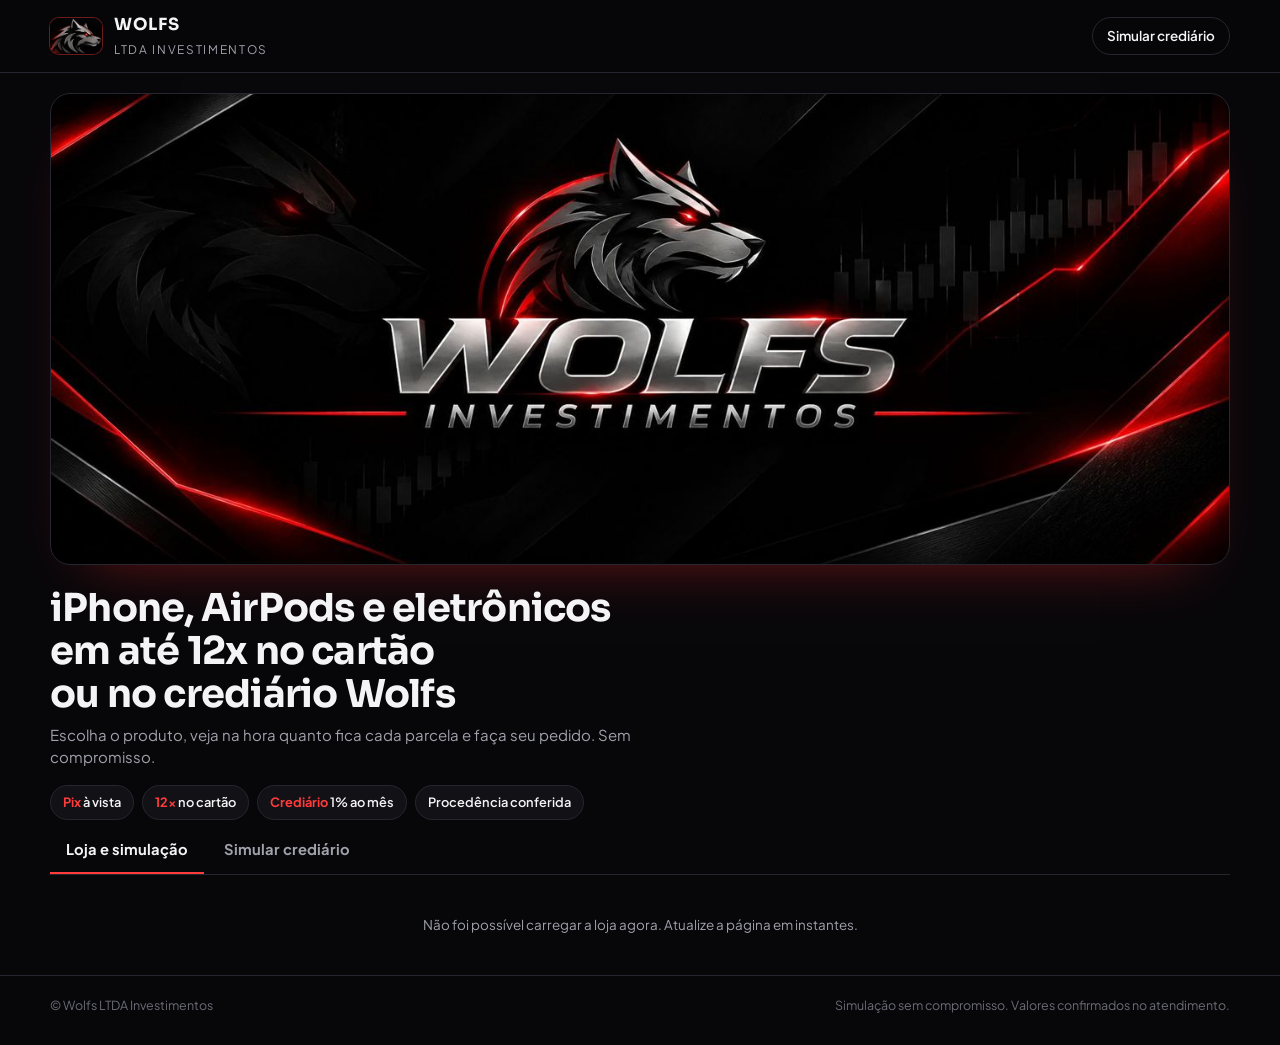
==== index.html @ 438761ec "Site da Wolfs: loja, simulador de crediário e painel do administrador Co-Authored-By: Claude Opus 5." ====
<!doctype html>
<html lang="pt-BR">
<head>
<meta charset="utf-8">
<meta name="viewport" content="width=device-width, initial-scale=1, viewport-fit=cover">
<title>Wolfs LTDA Investimentos</title>
<meta name="description" content="iPhone, AirPods e eletrônicos em até 12x no cartão ou no crediário Wolfs. Simule na hora.">
<meta name="theme-color" content="#07070a">
<link rel="icon" href="fotos/logo.jpg">
<link rel="apple-touch-icon" href="apple-touch-icon.png">
<link rel="stylesheet" href="https://fonts.googleapis.com/css2?family=Sora:wght@400;600;700&family=Plus+Jakarta+Sans:wght@400;500;600;700&family=IBM+Plex+Mono:wght@400;500&display=swap">
<link rel="stylesheet" href="estilo.css">
<style>
  .hero { padding-block: 20px 6px; }
  .banner { width: 100%; aspect-ratio: 1983 / 793; border-radius: 20px; overflow: hidden; border: 1px solid var(--line); background: #050505 url("fotos/banner.jpg") center / cover no-repeat; box-shadow: 0 30px 60px -40px rgba(255,40,40,.5); }
  .hero-copy { display: flex; justify-content: space-between; align-items: end; gap: 16px 28px; flex-wrap: wrap; margin-top: 22px; }
  .hero h1 { font-family: var(--f-display); font-weight: 700; font-size: clamp(1.6rem, 3.6vw, 2.4rem); line-height: 1.12; letter-spacing: -.02em; margin: 0; max-width: 22ch; text-wrap: balance; }
  .hero p { color: var(--muted); margin: 8px 0 0; max-width: 54ch; }
  .perks { display: flex; gap: 8px; flex-wrap: wrap; }
  .perk { font-size: .8rem; font-weight: 600; padding: 7px 12px; border-radius: 999px; background: var(--panel); border: 1px solid var(--line); white-space: nowrap; }
  .perk b { color: var(--red); }
  .wrap { display: grid; grid-template-columns: minmax(0, 1fr) 400px; gap: 20px; align-items: start; padding-block: 24px 60px; }
  @media (max-width: 960px) { .wrap { grid-template-columns: 1fr; } }
  .shop-head { display: flex; justify-content: space-between; align-items: center; gap: 12px; flex-wrap: wrap; margin-bottom: 14px; }
  .shop-head h2 { font-family: var(--f-display); font-size: 1.15rem; font-weight: 600; margin: 0; }
  .chips { display: flex; gap: 6px; flex-wrap: wrap; }
  .chip { border: 1px solid var(--line); background: var(--panel); border-radius: 999px; padding: 6px 12px; font-size: .8rem; font-weight: 600; color: var(--muted); }
  .chip[aria-pressed="true"] { background: var(--red); border-color: var(--red); color: #fff; }
  .grid { display: grid; grid-template-columns: repeat(auto-fill, minmax(min(100%, 210px), 1fr)); gap: 12px; }
  .prod { text-align: left; border: 1px solid var(--line); background: var(--panel); border-radius: var(--r); padding: 14px; display: grid; gap: 10px; align-content: start; }
  .prod:hover { border-color: color-mix(in srgb, var(--red) 55%, var(--line)); }
  .prod[aria-pressed="true"] { border-color: var(--red); background: linear-gradient(160deg, var(--red-soft), transparent 60%), var(--panel); }
  .ico { width: 44px; height: 44px; border-radius: 12px; display: grid; place-items: center; background: var(--panel2); color: var(--silver); border: 1px solid var(--line); overflow: hidden; flex: none; }
  .ico svg { width: 22px; height: 22px; }
  .ico img { width: 100%; height: 100%; object-fit: cover; }
  .prod .foto { width: 100%; aspect-ratio: 4 / 3; border-radius: 12px; object-fit: cover; background: var(--panel2); }
  .prod .row { display: flex; justify-content: space-between; align-items: start; gap: 8px; }
  .tag { font-size: .68rem; font-weight: 700; letter-spacing: .06em; text-transform: uppercase; padding: 3px 8px; border-radius: 6px; background: var(--panel2); color: var(--muted); white-space: nowrap; }
  .tag.novo { color: var(--ok); }
  .prod h3 { font-size: .98rem; font-weight: 700; margin: 0; line-height: 1.3; }
  .prod .price b { font-family: var(--f-display); font-size: 1.3rem; font-weight: 600; display: block; }
  .prod .price small { color: var(--muted); font-size: .78rem; }
  .sim { position: sticky; top: calc(env(safe-area-inset-top, 0px) + 76px); background: var(--panel); border: 1px solid var(--line); border-radius: 20px; padding: 20px; display: grid; gap: 16px; }
  @media (max-width: 960px) { .sim { position: static; } }
  .sim h2 { font-family: var(--f-display); font-size: 1.1rem; font-weight: 600; margin: 0; }
  .sel { display: flex; gap: 12px; align-items: center; padding: 12px; background: var(--panel2); border-radius: 14px; border: 1px solid var(--line); }
  .sel b { display: block; font-size: .95rem; }
  .sel small { color: var(--muted); }
  .tabs { display: grid; grid-template-columns: repeat(3, 1fr); background: var(--panel2); border: 1px solid var(--line); border-radius: 12px; padding: 4px; gap: 4px; }
  .tabs button { border: 0; background: transparent; border-radius: 9px; padding: 9px 4px; font-weight: 700; font-size: .84rem; color: var(--muted); }
  .tabs button[aria-selected="true"] { background: var(--red); color: #fff; }
  .big { display: grid; gap: 2px; }
  .big span { font-size: .72rem; text-transform: uppercase; letter-spacing: .1em; color: var(--muted); font-weight: 700; }
  .big b { font-family: var(--f-display); font-size: 1.9rem; font-weight: 700; letter-spacing: -.02em; line-height: 1.1; }
  .big small { color: var(--muted); font-size: .84rem; }
  .opts { display: grid; grid-template-columns: repeat(auto-fill, minmax(52px, 1fr)); gap: 6px; }
  .opts button, .dias button { border: 1px solid var(--line); background: var(--panel2); border-radius: 10px; padding: 8px 6px; font-weight: 700; font-size: .84rem; }
  .opts button[aria-pressed="true"], .dias button[aria-pressed="true"] { border-color: var(--red); background: var(--red-soft); }
  .dias { display: flex; gap: 6px; flex-wrap: wrap; }
  .cardlist { display: grid; gap: 4px; max-height: 230px; overflow-y: auto; border: 1px solid var(--line); border-radius: 12px; padding: 6px; }
  .cardlist button { display: flex; justify-content: space-between; border: 0; background: transparent; border-radius: 8px; padding: 7px 10px; font-size: .84rem; }
  .cardlist button:hover { background: var(--panel2); }
  .cardlist button[aria-pressed="true"] { background: var(--red-soft); }
  .cardlist .t { color: var(--muted); }
  .range { display: grid; gap: 6px; }
  .range > label, .range > span { display: flex; justify-content: space-between; font-size: .82rem; color: var(--muted); font-weight: 600; }
  .range b { color: var(--fg); }
  .sched { display: grid; gap: 4px; font-size: .84rem; max-height: 260px; overflow-y: auto; }
  .sched div { display: flex; justify-content: space-between; padding: 6px 10px; border-radius: 8px; background: var(--panel2); }
  .sched span { color: var(--muted); }
  form { display: grid; gap: 10px; border-top: 1px solid var(--line); padding-top: 16px; }
  form h3, .done h3 { margin: 0; font-size: .98rem; }
  .done { display: grid; gap: 12px; }
  .done p { margin: 0; color: var(--muted); font-size: .86rem; }
  .codigo { font-family: var(--f-mono); font-size: 1.2rem; letter-spacing: .08em; color: var(--fg); }
  tbody tr.plano { cursor: pointer; }
  tbody tr.plano:hover td { background: var(--panel2); }
  tbody tr.plano[aria-selected="true"] td { background: var(--red-soft); }
  .how { display: grid; grid-template-columns: repeat(auto-fit, minmax(min(100%, 200px), 1fr)); gap: 10px; }
  .how div { background: var(--panel2); border: 1px solid var(--line); border-radius: 14px; padding: 14px; font-size: .84rem; color: var(--muted); }
  .how b { display: block; color: var(--fg); font-size: .92rem; margin-bottom: 4px; }
  .carregando { color: var(--muted); padding: 40px 0; text-align: center; }
</style>
</head>
<body>
<header class="top gutter">
  <div class="inner">
    <a class="brand" href="./"><img src="fotos/logo.jpg" alt="Logo Wolfs"><div><b>WOLFS</b><small>LTDA Investimentos</small></div></a>
    <button type="button" class="pill-link" data-ir="crediario">Simular crediário</button>
  </div>
</header>

<main>
  <section class="hero gutter">
    <div class="inner">
      <div class="banner" role="img" aria-label="Wolfs Investimentos"></div>
      <div class="hero-copy">
        <div>
          <h1 id="chamada">iPhone, AirPods e eletrônicos em até 12x no cartão ou no crediário Wolfs</h1>
          <p>Escolha o produto, veja na hora quanto fica cada parcela e faça seu pedido. Sem compromisso.</p>
        </div>
        <div class="perks"><span class="perk"><b>Pix</b> à vista</span><span class="perk"><b id="pk-cartao">12x</b> no cartão</span><span class="perk"><b>Crediário</b> <span id="pk-juros">1% ao mês</span></span><span class="perk">Procedência conferida</span></div>
      </div>
    </div>
  </section>

  <div class="gutter"><div class="inner">
    <nav class="navtabs" role="tablist" aria-label="Seções">
      <button type="button" role="tab" data-v="loja" aria-selected="true">Loja e simulação</button>
      <button type="button" role="tab" data-v="crediario" aria-selected="false">Simular crediário</button>
    </nav>
  </div></div>

  <p class="carregando" id="carregando">Carregando produtos…</p>
  <p class="carregando err" id="falha" hidden>Não foi possível carregar a loja agora. Atualize a página em instantes.</p>

  <!-- LOJA -->
  <div class="gutter" id="v-loja" hidden><div class="inner wrap">
    <section aria-label="Produtos">
      <div class="shop-head"><h2>Escolha o produto</h2><div class="chips" id="chips" role="group" aria-label="Categorias"></div></div>
      <div class="grid" id="grid"></div>
      <p class="fine" id="rodape" style="margin-top:14px"></p>
    </section>

    <aside class="sim" aria-label="Simulador">
      <h2>Simule sua compra</h2>
      <div class="sel" id="sel"></div>
      <div class="tabs" role="tablist" aria-label="Forma de pagamento">
        <button type="button" role="tab" data-f="pix" aria-selected="false">Pix</button>
        <button type="button" role="tab" data-f="cartao" aria-selected="true">Cartão</button>
        <button type="button" role="tab" data-f="cred" aria-selected="false">Crediário</button>
      </div>
      <div id="p-pix" hidden><div class="big"><span>Pagando no Pix</span><b class="num" id="pix-v">—</b><small>Pagamento à vista na entrega ou retirada.</small></div></div>
      <div id="p-cartao">
        <div class="big"><span>No cartão de crédito</span><b class="num" id="ct-v">—</b><small id="ct-s">—</small></div>
        <div class="cardlist" id="ct-list" role="group" aria-label="Número de parcelas"></div>
      </div>
      <div id="p-cred" hidden>
        <div class="big"><span>Crediário Wolfs <span class="badge-ok" id="cr-badge">1% ao mês</span></span><b class="num" id="cr-v">—</b><small id="cr-s">—</small></div>
        <div class="range"><label for="cr-ent">Entrada <b class="num" id="cr-ent-v">—</b></label><input type="range" id="cr-ent" min="10" max="80" step="5" value="10"></div>
        <div class="range"><span>Parcelas</span><div class="opts" id="cr-opts" role="group" aria-label="Parcelas"></div></div>
        <p class="fine" id="cr-fine"></p>
        <button type="button" class="cta" id="cred-go">Fazer cadastro do crediário</button>
      </div>
      <form id="form" novalidate>
        <h3>Seus dados para o pedido</h3>
        <div class="fields">
          <label class="f full" for="f-nome">Nome completo<input type="text" id="f-nome" autocomplete="name"></label>
          <label class="f" for="f-tel">WhatsApp<input type="tel" id="f-tel" inputmode="tel" placeholder="(67) 9 9999-9999" autocomplete="tel"></label>
          <label class="f" for="f-cidade">Cidade / bairro<input type="text" id="f-cidade" autocomplete="address-level2"></label>
        </div>
        <label class="consent" for="f-ok"><input type="checkbox" id="f-ok"><span>Autorizo a Wolfs a usar estes dados só para responder meu pedido.</span></label>
        <p class="err" id="f-err" hidden></p>
        <button type="submit" class="cta" id="f-enviar">Enviar pedido</button>
      </form>
      <div class="done" id="done" hidden></div>
    </aside>
  </div></div>

  <!-- CREDIÁRIO -->
  <div class="gutter" id="v-crediario" hidden><div class="inner wrap">
    <section class="card" aria-labelledby="c2-t">
      <h2 id="c2-t">Simule seu crediário Wolfs</h2>
      <p class="lead" id="c2-lead"></p>
      <div class="fields">
        <label class="f" for="c2-prod">Produto<select id="c2-prod"></select></label>
        <label class="f" for="c2-valor">Valor da compra (R$)<input type="number" id="c2-valor" min="100" step="10" inputmode="decimal"></label>
      </div>
      <div class="range"><label for="c2-ent">Entrada <b class="num" id="c2-ent-v">—</b></label><input type="range" id="c2-ent" min="10" max="80" step="5" value="10"></div>
      <div class="range"><span>Dia do vencimento das parcelas</span><div class="dias" id="c2-dias" role="group" aria-label="Dia do vencimento"></div></div>
      <div class="tbox"><table>
        <thead><tr><th>Plano</th><th class="r">Entrada</th><th class="r">Parcela</th><th class="r">Total a prazo</th><th class="r">Última parcela</th></tr></thead>
        <tbody id="c2-tab"></tbody>
      </table></div>
      <div class="how">
        <div><b>1. Simule</b>Escolha o plano que cabe no seu bolso.</div>
        <div><b>2. Cadastre</b>Preencha seus dados, endereço e um contato de emergência.</div>
        <div><b>3. Aprovação</b>Um vendedor fala com você pelo WhatsApp e combina a entrega.</div>
      </div>
      <p class="fine" id="c2-fine"></p>
    </section>

    <aside class="sim" aria-label="Seu plano">
      <h2>Seu plano</h2>
      <div class="sel" id="c2-sel"></div>
      <div class="big"><span>Crediário <span class="badge-ok" id="c2-badge">1% ao mês</span></span><b class="num" id="c2-v">—</b><small id="c2-s">—</small></div>
      <div class="sched" id="c2-sched"></div>
      <form id="c2-form" novalidate>
        <h3>Cadastro do crediário</h3>
        <p class="sect">Seus dados</p>
        <div class="fields">
          <label class="f full" for="c2-nome">Nome completo<input type="text" id="c2-nome" autocomplete="name"></label>
          <label class="f" for="c2-cpf">CPF<input type="text" id="c2-cpf" inputmode="numeric" placeholder="000.000.000-00" autocomplete="off"></label>
          <label class="f" for="c2-tel">Telefone / WhatsApp<input type="tel" id="c2-tel" inputmode="tel" placeholder="(67) 9 9999-9999" autocomplete="tel"></label>
        </div>
        <p class="sect">Endereço</p>
        <div class="fields">
          <label class="f" for="c2-cep">CEP<input type="text" id="c2-cep" inputmode="numeric" placeholder="79000-000" autocomplete="postal-code"></label>
          <label class="f full" for="c2-rua">Rua / avenida<input type="text" id="c2-rua" autocomplete="address-line1"></label>
          <label class="f" for="c2-numero">Número<input type="text" id="c2-numero" autocomplete="off"></label>
          <label class="f" for="c2-compl">Complemento (opcional)<input type="text" id="c2-compl" autocomplete="address-line2"></label>
          <label class="f" for="c2-bairro">Bairro<input type="text" id="c2-bairro" autocomplete="off"></label>
          <label class="f" for="c2-cidade">Cidade<input type="text" id="c2-cidade" value="Campo Grande" autocomplete="address-level2"></label>
          <label class="f" for="c2-uf">UF<input type="text" id="c2-uf" value="MS" maxlength="2" autocomplete="address-level1"></label>
        </div>
        <p class="sect">Contato de emergência</p>
        <div class="fields">
          <label class="f full" for="c2-en">Nome completo<input type="text" id="c2-en" autocomplete="off"></label>
          <label class="f" for="c2-ep">Parentesco<input type="text" id="c2-ep" placeholder="Mãe, irmão, cônjuge…" autocomplete="off"></label>
          <label class="f" for="c2-et">Telefone<input type="tel" id="c2-et" inputmode="tel" autocomplete="off"></label>
        </div>
        <label class="consent" for="c2-ok"><input type="checkbox" id="c2-ok"><span>Autorizo a Wolfs a usar estes dados para analisar meu crediário e enviar lembretes das parcelas. O contato de emergência sabe e concorda em ser informado.</span></label>
        <p class="err" id="c2-err" hidden></p>
        <button type="submit" class="cta" id="c2-enviar">Enviar cadastro</button>
      </form>
      <div class="done" id="c2-done" hidden></div>
    </aside>
  </div></div>
</main>

<footer class="gutter"><div class="inner"><span id="ft-nome">© Wolfs LTDA Investimentos</span><span>Simulação sem compromisso. Valores confirmados no atendimento.</span></div></footer>

<script>
(() => {
  const API = "https://ccgnncfjqvbvxutdnmja.supabase.co/functions/v1/wolfs/";
  const ICONES = {
    'iPhone': '<svg viewBox="0 0 24 24" fill="none" stroke="currentColor" stroke-width="1.7" stroke-linecap="round" stroke-linejoin="round"><rect x="6.5" y="2.5" width="11" height="19" rx="2.8"/><path d="M10.5 5h3"/></svg>',
    'Celular': '<svg viewBox="0 0 24 24" fill="none" stroke="currentColor" stroke-width="1.7" stroke-linecap="round" stroke-linejoin="round"><rect x="6.5" y="2.5" width="11" height="19" rx="2"/><circle cx="12" cy="18" r=".8"/></svg>',
    'Fone (AirPods)': '<svg viewBox="0 0 24 24" fill="none" stroke="currentColor" stroke-width="1.7" stroke-linecap="round" stroke-linejoin="round"><path d="M7 4.5a2.5 2.5 0 0 1 2.5 2.5v2a2 2 0 0 1-1.5 1.9V19a1 1 0 0 1-2 0v-8.1A2.5 2.5 0 0 1 7 4.5z"/><path d="M17 4.5A2.5 2.5 0 0 0 14.5 7v2a2 2 0 0 0 1.5 1.9V19a1 1 0 0 0 2 0v-8.1A2.5 2.5 0 0 0 17 4.5z"/></svg>',
    'Relógio': '<svg viewBox="0 0 24 24" fill="none" stroke="currentColor" stroke-width="1.7" stroke-linecap="round" stroke-linejoin="round"><rect x="6" y="6" width="12" height="12" rx="3.5"/><path d="M9 6l.6-3.5h4.8L15 6M9 18l.6 3.5h4.8L15 18M12 9.5V12l1.6 1"/></svg>',
    'Caixa de som': '<svg viewBox="0 0 24 24" fill="none" stroke="currentColor" stroke-width="1.7" stroke-linecap="round" stroke-linejoin="round"><rect x="3" y="7" width="18" height="10" rx="5"/><circle cx="9" cy="12" r="2.2"/><circle cx="15" cy="12" r="2.2"/></svg>',
    'Outro': '<svg viewBox="0 0 24 24" fill="none" stroke="currentColor" stroke-width="1.7" stroke-linecap="round" stroke-linejoin="round"><path d="M3.5 7.5L12 3l8.5 4.5v9L12 21l-8.5-4.5z"/><path d="M3.5 7.5L12 12l8.5-4.5M12 12v9"/></svg>',
  };
  const $ = (id) => document.getElementById(id);
  const el = (t, c, x) => { const e = document.createElement(t); if (c) e.className = c; if (x != null) e.textContent = x; return e; };
  const brl = (v) => (Number(v) || 0).toLocaleString('pt-BR', { style: 'currency', currency: 'BRL' });
  const brl0 = (v) => (Number(v) || 0).toLocaleString('pt-BR', { style: 'currency', currency: 'BRL', maximumFractionDigits: 0 });
  const pctTxt = (v) => String(v).replace('.', ',');
  const dataBR = (iso) => new Date(iso + 'T12:00').toLocaleDateString('pt-BR');
  const hojeISO = () => new Date().toLocaleDateString('sv');
  const digitos = (s) => String(s || '').replace(/\D/g, '');
  const somaMeses = (iso, k) => { const [y, m, d] = iso.split('-').map(Number); const a = new Date(Date.UTC(y, m - 1 + k, 1)); const u = new Date(Date.UTC(a.getUTCFullYear(), a.getUTCMonth() + 1, 0)).getUTCDate(); a.setUTCDate(Math.min(d, u)); return a.toISOString().slice(0, 10); };
  const icone = (p, cls) => { const d = el('div', cls || 'ico'); if (p.imagem) { const i = el('img'); i.src = p.imagem; i.alt = ''; i.loading = 'lazy'; d.append(i); } else d.innerHTML = ICONES[p.categoria] || ICONES.Outro; return d; };
  async function api(path, opts = {}) {
    const r = await fetch(API + path, { ...opts, headers: { 'content-type': 'application/json', ...(opts.headers || {}) } });
    const d = await r.json().catch(() => ({}));
    if (!r.ok) throw new Error(d.erro || 'Não foi possível concluir agora. Tente de novo.');
    return d;
  }

  let CFG = null, PRODUTOS = [];
  let cat = '', prod = null, forma = 'cartao', nCartao = 12, entradaPct = 10, nCred = 4;
  let c2 = { prodId: '', valor: 0, ent: 10, n: 4, dia: 10 };

  const taxa = (n) => Number(CFG.taxasCartao[n] ?? CFG.taxasCartao[String(n)] ?? 0);
  const cartaoTotal = (p, n) => p / (1 - taxa(n) / 100);
  function parcelar(resto, n, primeiro) {
    const i = Math.min(Number(CFG.jurosMes) || 0, 1) / 100;
    const pmt = i > 0 ? resto * i / (1 - Math.pow(1 + i, -n)) : resto / n;
    const valor = Math.round(pmt * 100) / 100;
    return Array.from({ length: n }, (_, k) => ({ n: k + 1, venc: somaMeses(primeiro, k), valor }));
  }
  function primeiroVenc(dia) {
    const h = new Date(hojeISO() + 'T12:00'); const y = h.getFullYear(), m = h.getMonth() + 1;
    let alvo = new Date(Date.UTC(y, m, dia));
    if ((alvo - new Date(Date.UTC(h.getFullYear(), h.getMonth(), h.getDate()))) / 864e5 < 20) alvo = new Date(Date.UTC(y, m + 1, dia));
    return alvo.toISOString().slice(0, 10);
  }
  function plano(valor, pct, n, primeiro) {
    const entrada = Math.ceil(Math.round(valor * 100) * pct / 100) / 100, resto = Math.round((valor - entrada) * 100) / 100;
    const parcelas = parcelar(resto, n, primeiro);
    return { entrada, resto, parcelas, primeiro, total: entrada + parcelas.reduce((a, p) => a + p.valor, 0) };
  }
  const jurosTxt = () => Number(CFG.jurosMes) > 0 ? `${pctTxt(CFG.jurosMes)}% ao mês` : 'sem juros';
  const anual = () => ((Math.pow(1 + Number(CFG.jurosMes) / 100, 12) - 1) * 100).toFixed(2).replace('.', ',');

  /* ---------- Loja ---------- */
  function drawChips() {
    const cats = ['', ...new Set(PRODUTOS.map((p) => p.categoria))];
    $('chips').replaceChildren(...cats.map((c) => { const b = el('button', 'chip', c || 'Todos'); b.type = 'button'; b.setAttribute('aria-pressed', String(c === cat)); b.onclick = () => { cat = c; drawChips(); drawGrid(); }; return b; }));
  }
  function drawGrid() {
    $('grid').replaceChildren(...PRODUTOS.filter((p) => !cat || p.categoria === cat).map((p) => {
      const b = el('button', 'prod'); b.type = 'button'; b.setAttribute('aria-pressed', String(p === prod));
      if (p.imagem) { const i = el('img', 'foto'); i.src = p.imagem; i.alt = p.nome; i.loading = 'lazy'; b.append(i); }
      const row = el('div', 'row'); if (!p.imagem) row.append(icone(p)); else row.append(el('span'));
      row.append(el('span', 'tag' + (p.condicao === 'Novo' ? ' novo' : ''), p.condicao));
      const pr = el('div', 'price'); pr.append(el('b', 'num', brl0(p.preco)), el('small', null, `no Pix ou ${CFG.cartaoMax}x de ${brl(cartaoTotal(p.preco, CFG.cartaoMax) / CFG.cartaoMax)}`));
      b.append(row, el('h3', null, p.nome)); if (p.descricao) b.append(el('small', 'fine', p.descricao)); b.append(pr);
      b.onclick = () => { prod = p; drawGrid(); drawSim(); if (matchMedia('(max-width: 960px)').matches) document.querySelector('#v-loja .sim').scrollIntoView({ behavior: 'smooth', block: 'start' }); };
      return b;
    }));
  }
  document.querySelectorAll('.tabs button').forEach((b) => b.addEventListener('click', () => { forma = b.dataset.f; drawSim(); }));
  $('cr-ent').addEventListener('input', () => { entradaPct = Number($('cr-ent').value); drawSim(); });
  function drawSim() {
    if (!prod) return;
    const t = el('div'); t.append(el('b', null, prod.nome), el('small', null, `${prod.condicao} · à vista ${brl0(prod.preco)}`));
    $('sel').replaceChildren(icone(prod), t);
    document.querySelectorAll('.tabs button').forEach((b) => b.setAttribute('aria-selected', String(b.dataset.f === forma)));
    $('p-pix').hidden = forma !== 'pix'; $('p-cartao').hidden = forma !== 'cartao'; $('p-cred').hidden = forma !== 'cred';
    $('form').hidden = forma === 'cred' || !$('done').hidden; if (forma === 'cred') $('done').hidden = true;
    $('pix-v').textContent = brl(prod.preco);
    nCartao = Math.min(nCartao, CFG.cartaoMax);
    const tot = cartaoTotal(prod.preco, nCartao);
    $('ct-v').textContent = `${nCartao}x de ${brl(tot / nCartao)}`;
    $('ct-s').textContent = `Total no cartão ${brl(tot)}`;
    $('ct-list').replaceChildren(...Array.from({ length: CFG.cartaoMax }, (_, i) => i + 1).map((n) => {
      const tt = cartaoTotal(prod.preco, n); const b = el('button'); b.type = 'button'; b.setAttribute('aria-pressed', String(n === nCartao));
      b.append(el('span', 'num', `${n}x de ${brl(tt / n)}`), el('span', 't num', brl(tt))); b.onclick = () => { nCartao = n; drawSim(); }; return b;
    }));
    nCred = Math.min(Math.max(nCred, 2), CFG.credMax);
    const c = plano(prod.preco, entradaPct, nCred, primeiroVenc(c2.dia));
    $('cr-v').textContent = `${brl(c.entrada)} + ${nCred}x de ${brl(c.parcelas[0].valor)}`;
    $('cr-s').textContent = `Total a prazo ${brl(c.total)} · à vista ${brl(prod.preco)}`;
    $('cr-ent-v').textContent = `${entradaPct}% · ${brl(c.entrada)}`;
    $('cr-opts').replaceChildren(...Array.from({ length: CFG.credMax - 1 }, (_, i) => i + 2).map((n) => { const b = el('button', 'num', `${n}x`); b.type = 'button'; b.setAttribute('aria-pressed', String(n === nCred)); b.onclick = () => { nCred = n; drawSim(); }; return b; }));
  }
  $('cred-go').addEventListener('click', () => { c2.prodId = String(prod.id); c2.valor = prod.preco; c2.ent = entradaPct; c2.n = nCred; $('c2-prod').value = c2.prodId; $('c2-valor').value = prod.preco; $('c2-ent').value = entradaPct; drawC2(); irPara('crediario'); });

  function mostrarFeito(box, r, credi) {
    const aviso = el('div', 'aviso-ok'); aviso.append(el('b', null, credi ? 'Cadastro recebido!' : 'Pedido recebido!'), el('span', null, credi ? CFG.avisoAprovacao : CFG.avisoPedido));
    const cod = el('p'); cod.append(document.createTextNode('Número do seu pedido: '), el('span', 'codigo', r.codigo));
    let resumo;
    if (r.forma === 'Crediário próprio') resumo = `${r.produtoNome}: entrada ${brl(r.entrada)} + ${r.parcelas}x de ${brl(r.valorParcela)} (${pctTxt(r.jurosMes)}% ao mês), 1ª parcela em ${dataBR(r.primeiroVenc)}. Total a prazo ${brl(r.total)}.`;
    else if (r.forma === 'Pix') resumo = `${r.produtoNome}: ${brl(r.total)} no Pix.`;
    else resumo = `${r.produtoNome}: ${r.parcelas}x de ${brl(r.valorParcela)} no cartão (total ${brl(r.total)}).`;
    const parts = [aviso, cod, el('p', null, resumo)];
    if (CFG.whatsapp) {
      const a = el('a', 'wa', 'Falar com a Wolfs no WhatsApp'); a.target = '_blank'; a.rel = 'noopener';
      a.href = `https://wa.me/${CFG.whatsapp.length <= 11 ? '55' + CFG.whatsapp : CFG.whatsapp}?text=${encodeURIComponent(`Olá! Acabei de fazer o pedido ${r.codigo} no site da Wolfs.`)}`;
      parts.push(a);
    }
    box.replaceChildren(...parts); box.hidden = false;
  }

  $('form').addEventListener('submit', async (e) => {
    e.preventDefault();
    const nome = $('f-nome').value.trim(), tel = $('f-tel').value.trim();
    const erro = nome.split(/\s+/).length < 2 ? 'Coloque seu nome e sobrenome.' : digitos(tel).length < 10 ? 'Coloque seu WhatsApp com DDD.' : !$('f-ok').checked ? 'Marque a autorização para respondermos seu pedido.' : '';
    if (erro) { $('f-err').textContent = erro; $('f-err').hidden = false; return; }
    const b = $('f-enviar'); b.disabled = true; b.textContent = 'Enviando…'; $('f-err').hidden = true;
    try {
      const r = await api('pedidos', { method: 'POST', body: JSON.stringify({ produtoId: prod.id, forma: forma === 'pix' ? 'Pix' : 'Cartão', parcelas: nCartao, nome, telefone: tel, cidade: $('f-cidade').value.trim() }) });
      $('form').hidden = true; mostrarFeito($('done'), r, false);
    } catch (err) { $('f-err').textContent = err.message; $('f-err').hidden = false; }
    finally { b.disabled = false; b.textContent = 'Enviar pedido'; }
  });

  /* ---------- Crediário ---------- */
  function nomeC2() { const p = PRODUTOS.find((x) => String(x.id) === c2.prodId); return p || { nome: 'Compra no valor de ' + brl0(c2.valor), categoria: 'Outro', condicao: 'Valor informado por você', preco: c2.valor, livre: true }; }
  function drawC2() {
    $('c2-ent-v').textContent = `${c2.ent}% · ${brl(Math.ceil(Math.round(c2.valor * 100) * c2.ent / 100) / 100)}`;
    [...$('c2-dias').children].forEach((b) => b.setAttribute('aria-pressed', String(Number(b.dataset.d) === c2.dia)));
    const ok = c2.valor >= 100, primeiro = primeiroVenc(c2.dia);
    c2.n = Math.min(Math.max(c2.n, 2), CFG.credMax);
    $('c2-tab').replaceChildren(...(ok ? Array.from({ length: CFG.credMax - 1 }, (_, i) => i + 2) : []).map((n) => {
      const pl = plano(c2.valor, c2.ent, n, primeiro); const tr = el('tr', 'plano'); tr.setAttribute('aria-selected', String(n === c2.n)); tr.tabIndex = 0;
      tr.append(el('td', null, `${n}x`), el('td', 'r', brl(pl.entrada)), el('td', 'r', brl(pl.parcelas[0].valor)), el('td', 'r', brl(pl.total)), el('td', 'r', dataBR(pl.parcelas[n - 1].venc)));
      const pick = () => { c2.n = n; drawC2(); }; tr.onclick = pick; tr.onkeydown = (e) => { if (e.key === 'Enter' || e.key === ' ') { e.preventDefault(); pick(); } };
      return tr;
    }));
    const pr = nomeC2(); const t = el('div'); t.append(el('b', null, pr.nome), el('small', null, pr.livre ? 'Valor informado por você' : `${pr.condicao} · à vista ${brl0(pr.preco)}`));
    $('c2-sel').replaceChildren(icone(pr), t);
    if (!ok) { $('c2-v').textContent = '—'; $('c2-s').textContent = 'Digite um valor a partir de R$ 100.'; $('c2-sched').replaceChildren(); return; }
    const pl = plano(c2.valor, c2.ent, c2.n, primeiro);
    $('c2-v').textContent = `${brl(pl.entrada)} + ${c2.n}x de ${brl(pl.parcelas[0].valor)}`;
    $('c2-s').textContent = `Total a prazo ${brl(pl.total)} · à vista ${brl(c2.valor)} · parcelas todo dia ${c2.dia}`;
    $('c2-sched').replaceChildren(...[{ n: 'e', valor: pl.entrada }, ...pl.parcelas].map((p) => { const d = el('div'); d.append(el('span', null, p.n === 'e' ? 'Entrada · na compra' : `${p.n}ª parcela · ${dataBR(p.venc)}`), el('b', 'num', brl(p.valor))); return d; }));
  }
  $('c2-prod').addEventListener('change', () => { c2.prodId = $('c2-prod').value; const p = PRODUTOS.find((x) => String(x.id) === c2.prodId); if (p) { c2.valor = p.preco; $('c2-valor').value = p.preco; } else $('c2-valor').focus(); drawC2(); });
  $('c2-valor').addEventListener('input', () => { const v = Number($('c2-valor').value); c2.valor = v > 0 ? v : 0; const p = PRODUTOS.find((x) => String(x.id) === c2.prodId); if (p && p.preco !== c2.valor && CFG.valorLivre) { c2.prodId = ''; $('c2-prod').value = ''; } drawC2(); });
  $('c2-ent').addEventListener('input', () => { c2.ent = Number($('c2-ent').value); drawC2(); });

  const fmtCPF = (v) => { const d = digitos(v); return d.length === 11 ? `${d.slice(0, 3)}.${d.slice(3, 6)}.${d.slice(6, 9)}-${d.slice(9)}` : v; };
  const cpfValido = (v) => { const d = digitos(v); if (d.length !== 11 || /^(\d)\1{10}$/.test(d)) return false; const dv = (n) => { let t = 0; for (let i = 0; i < n; i++) t += Number(d[i]) * (n + 1 - i); const r = (t * 10) % 11; return r === 10 ? 0 : r; }; return dv(9) === Number(d[9]) && dv(10) === Number(d[10]); };
  $('c2-cpf').addEventListener('blur', () => { $('c2-cpf').value = fmtCPF($('c2-cpf').value); });
  $('c2-cep').addEventListener('blur', async () => {
    const d = digitos($('c2-cep').value); if (d.length !== 8) return;
    $('c2-cep').value = `${d.slice(0, 5)}-${d.slice(5)}`;
    try {
      const j = await (await fetch(`https://viacep.com.br/ws/${d}/json/`)).json();
      if (j && !j.erro) { if (j.logradouro && !$('c2-rua').value) $('c2-rua').value = j.logradouro; if (j.bairro && !$('c2-bairro').value) $('c2-bairro').value = j.bairro; if (j.localidade) $('c2-cidade').value = j.localidade; if (j.uf) $('c2-uf').value = j.uf; $('c2-numero').focus(); }
    } catch { /* sem internet para o CEP: preenchimento manual */ }
  });
  $('c2-form').addEventListener('submit', async (e) => {
    e.preventDefault();
    const v = (id) => $(id).value.trim();
    const f = { nome: v('c2-nome'), cpf: v('c2-cpf'), tel: v('c2-tel'), cep: v('c2-cep'), rua: v('c2-rua'), numero: v('c2-numero'), compl: v('c2-compl'), bairro: v('c2-bairro'), cidade: v('c2-cidade'), uf: v('c2-uf').toUpperCase(), en: v('c2-en'), ep: v('c2-ep'), et: v('c2-et') };
    const checks = [
      [c2.valor >= 100, 'c2-valor', 'Digite o valor da compra.'],
      [f.nome.split(/\s+/).length >= 2, 'c2-nome', 'Coloque seu nome completo.'],
      [cpfValido(f.cpf), 'c2-cpf', 'CPF inválido. Confira os 11 números.'],
      [digitos(f.tel).length >= 10, 'c2-tel', 'Coloque seu telefone com DDD.'],
      [digitos(f.cep).length === 8, 'c2-cep', 'CEP precisa ter 8 números.'],
      [f.rua.length >= 3, 'c2-rua', 'Coloque o nome da rua.'],
      [f.numero.length >= 1, 'c2-numero', 'Coloque o número da casa (ou S/N).'],
      [f.bairro.length >= 2, 'c2-bairro', 'Coloque o bairro.'],
      [f.cidade.length >= 2 && /^[A-Za-z]{2}$/.test(f.uf), 'c2-cidade', 'Coloque a cidade e a UF (ex.: MS).'],
      [f.en.split(/\s+/).length >= 2, 'c2-en', 'Coloque o nome completo do contato de emergência.'],
      [f.ep.length >= 2, 'c2-ep', 'Diga o parentesco do contato de emergência.'],
      [digitos(f.et).length >= 10, 'c2-et', 'Coloque o telefone do contato de emergência com DDD.'],
      [digitos(f.et) !== digitos(f.tel), 'c2-et', 'O contato de emergência precisa ter outro telefone, diferente do seu.'],
      [$('c2-ok').checked, 'c2-ok', 'Marque a autorização para analisarmos seu crediário.'],
    ];
    const falha = checks.find(([ok]) => !ok);
    if (falha) { $('c2-err').textContent = falha[2]; $('c2-err').hidden = false; $(falha[1]).focus(); return; }
    const b = $('c2-enviar'); b.disabled = true; b.textContent = 'Enviando…'; $('c2-err').hidden = true;
    try {
      const r = await api('pedidos', { method: 'POST', body: JSON.stringify({
        produtoId: c2.prodId ? Number(c2.prodId) : null, valor: c2.valor, forma: 'Crediário próprio', parcelas: c2.n, entradaPct: c2.ent, dia: c2.dia,
        nome: f.nome, cpf: f.cpf, telefone: f.tel, cep: f.cep, rua: f.rua, numero: f.numero, complemento: f.compl, bairro: f.bairro, cidade: f.cidade, uf: f.uf,
        emergNome: f.en, emergParentesco: f.ep, emergTel: f.et,
      }) });
      $('c2-form').hidden = true; mostrarFeito($('c2-done'), r, true); $('c2-done').scrollIntoView({ behavior: 'smooth', block: 'nearest' });
    } catch (err) { $('c2-err').textContent = err.message; $('c2-err').hidden = false; }
    finally { b.disabled = false; b.textContent = 'Enviar cadastro'; }
  });

  /* ---------- Abas ---------- */
  function irPara(v) {
    if (!['loja', 'crediario'].includes(v)) v = 'loja';
    $('v-loja').hidden = v !== 'loja'; $('v-crediario').hidden = v !== 'crediario';
    document.querySelectorAll('.navtabs button').forEach((b) => b.setAttribute('aria-selected', String(b.dataset.v === v)));
    if (location.hash.slice(1) !== v) history.replaceState(null, '', '#' + v);
  }
  document.querySelectorAll('.navtabs button').forEach((b) => b.addEventListener('click', () => irPara(b.dataset.v)));
  document.querySelectorAll('[data-ir]').forEach((b) => b.addEventListener('click', () => { irPara(b.dataset.ir); document.querySelector('.navtabs').scrollIntoView({ behavior: 'smooth' }); }));
  window.addEventListener('hashchange', () => irPara(location.hash.slice(1)));

  /* ---------- Início ---------- */
  (async () => {
    try {
      const d = await api('loja'); CFG = d.config; PRODUTOS = d.produtos;
      document.title = CFG.nomeSite; $('ft-nome').textContent = '© ' + CFG.nomeSite + (CFG.cidade ? ' · ' + CFG.cidade : '');
      if (CFG.chamada) $('chamada').textContent = CFG.chamada;
      $('pk-cartao').textContent = CFG.cartaoMax + 'x'; $('pk-juros').textContent = jurosTxt(); $('cr-badge').textContent = jurosTxt(); $('c2-badge').textContent = jurosTxt();
      $('rodape').textContent = CFG.rodape || '';
      const regra = `Crediário sujeito a análise. Entrada mínima de ${CFG.entradaMin}%, até ${CFG.credMax} parcelas mensais${Number(CFG.jurosMes) > 0 ? ` e juros de ${pctTxt(CFG.jurosMes)}% ao mês (${anual()}% ao ano) sobre o valor parcelado` : ' sem juros'}.`;
      $('cr-fine').textContent = regra; $('c2-fine').textContent = regra;
      $('c2-lead').textContent = `Escolha o produto${CFG.valorLivre ? ' ou digite o valor' : ''}, ajuste a entrada e o dia do vencimento. Você vê o total a prazo antes de pedir.`;
      ['cr-ent', 'c2-ent'].forEach((id) => { $(id).min = CFG.entradaMin; $(id).value = CFG.entradaMin; });
      entradaPct = CFG.entradaMin; c2.ent = CFG.entradaMin; c2.dia = CFG.diasVencimento.includes(10) ? 10 : CFG.diasVencimento[0];
      $('c2-dias').replaceChildren(...CFG.diasVencimento.map((dd) => { const b = el('button', 'num', `Dia ${dd}`); b.type = 'button'; b.dataset.d = dd; b.onclick = () => { c2.dia = dd; drawC2(); }; return b; }));
      $('c2-valor').readOnly = !CFG.valorLivre;
      const opts = PRODUTOS.map((p) => new Option(`${p.nome} (${p.condicao}) · ${brl0(p.preco)}`, String(p.id)));
      if (CFG.valorLivre) opts.push(new Option('Outro valor (digitar)', ''));
      $('c2-prod').replaceChildren(...opts);
      prod = PRODUTOS[0] || null;
      if (prod) { c2.prodId = String(prod.id); c2.valor = prod.preco; $('c2-prod').value = c2.prodId; $('c2-valor').value = prod.preco; }
      $('carregando').hidden = true;
      drawChips(); drawGrid(); drawSim(); drawC2();
      irPara(location.hash.slice(1));
    } catch { $('carregando').hidden = true; $('falha').hidden = false; }
  })();
})();
</script>
</body>
</html>
---- estilo.css ----
/* Wolfs LTDA Investimentos: tema escuro com vermelho e prata (site e painel) */
:root {
  --bg: #07070a; --panel: #111116; --panel2: #18181f; --line: #262630;
  --fg: #f4f4f6; --muted: #a0a1ab; --faint: #6b6c76;
  --red: #ff3b3b; --red-soft: rgba(255,59,59,.12);
  --silver: #d7d9de; --ok: #4fd18b; --warn: #f5b84a; --bad: #ff6b63; --info: #8fb6ff;
  --f-display: "Sora", "Segoe UI", system-ui, sans-serif;
  --f-body: "Plus Jakarta Sans", "Segoe UI", system-ui, sans-serif;
  --f-mono: "IBM Plex Mono", ui-monospace, monospace;
  --r: 16px;
  color-scheme: dark;
}
* { box-sizing: border-box; }
html, body { margin: 0; background: var(--bg); color: var(--fg); }
body { font-family: var(--f-body); font-size: 15px; line-height: 1.5; }
img { max-width: 100%; }
[hidden] { display: none !important; }
.gutter { padding-left: max(16px, env(safe-area-inset-left, 0px)); padding-right: max(16px, env(safe-area-inset-right, 0px)); }
.inner { max-width: 1180px; margin-inline: auto; }
:focus-visible { outline: 2px solid var(--red); outline-offset: 2px; }
button { font: inherit; cursor: pointer; color: var(--fg); }
button:disabled { opacity: .5; cursor: not-allowed; }
.num { font-family: var(--f-mono); font-variant-numeric: tabular-nums; }

.top { position: sticky; top: 0; z-index: 5; background: rgba(7,7,10,.88); backdrop-filter: blur(12px); -webkit-backdrop-filter: blur(12px); border-bottom: 1px solid var(--line); padding-top: env(safe-area-inset-top, 0px); }
.top .inner { display: flex; align-items: center; justify-content: space-between; gap: 12px; padding-block: 12px; }
.brand { display: flex; align-items: center; gap: 12px; min-width: 0; color: inherit; text-decoration: none; }
.brand img { width: 52px; height: 36px; object-fit: cover; border-radius: 9px; box-shadow: 0 0 0 1px rgba(255,59,59,.4); flex: none; }
.brand b { font-family: var(--f-display); font-weight: 700; letter-spacing: .04em; font-size: 1.05rem; display: block; }
.brand small { color: var(--muted); font-size: .74rem; letter-spacing: .14em; text-transform: uppercase; }
.pill-link { font-weight: 600; font-size: .84rem; color: var(--fg); text-decoration: none; border: 1px solid var(--line); border-radius: 999px; padding: 8px 14px; white-space: nowrap; background: transparent; }

.navtabs { display: flex; gap: 4px; border-bottom: 1px solid var(--line); overflow-x: auto; scrollbar-width: none; }
.navtabs button { border: 0; background: none; color: var(--muted); font-weight: 700; font-size: .92rem; padding: 12px 16px; border-bottom: 2px solid transparent; white-space: nowrap; }
.navtabs button[aria-selected="true"] { color: var(--fg); border-bottom-color: var(--red); }
.count { font-family: var(--f-mono); font-size: .7rem; background: var(--panel2); border: 1px solid var(--line); color: var(--muted); padding: 1px 7px; border-radius: 999px; margin-left: 6px; }

.card { background: var(--panel); border: 1px solid var(--line); border-radius: 20px; padding: 20px; display: grid; gap: 16px; min-width: 0; }
.card h2 { font-family: var(--f-display); font-size: 1.15rem; font-weight: 600; margin: 0; }
.lead { color: var(--muted); font-size: .88rem; margin: -8px 0 0; }
.fine { color: var(--faint); font-size: .76rem; margin: 0; }
.sect { font-size: .68rem; text-transform: uppercase; letter-spacing: .12em; color: var(--red); font-weight: 700; margin: 6px 0 -2px; }

.fields { display: grid; grid-template-columns: repeat(auto-fit, minmax(min(100%, 170px), 1fr)); gap: 10px; }
.fields .full { grid-column: 1 / -1; }
label.f { display: grid; gap: 5px; font-size: .76rem; color: var(--muted); font-weight: 600; }
input[type=text], input[type=tel], input[type=number], input[type=password], input[type=search], select, textarea {
  font: inherit; font-size: .92rem; color: var(--fg); background: var(--bg); border: 1px solid var(--line); border-radius: 10px; padding: 10px 12px; width: 100%; min-width: 0;
}
textarea { min-height: 70px; resize: vertical; }
select option { background: #141416; }
input[type=range] { width: 100%; accent-color: var(--red); }
.consent { display: flex; gap: 8px; align-items: start; font-size: .78rem; color: var(--muted); }
.consent input { margin-top: 3px; accent-color: var(--red); }
.cta { border: 0; border-radius: 12px; padding: 13px 16px; font-weight: 700; font-size: .95rem; background: linear-gradient(180deg, #ff4b4b, #d61f1f); color: #fff; box-shadow: 0 10px 26px -12px rgba(255,59,59,.8); }
.btn { border: 1px solid var(--line); background: var(--panel2); border-radius: 10px; padding: 8px 14px; font-weight: 600; font-size: .85rem; }
.btn.primary { background: var(--red); border-color: var(--red); color: #fff; }
.btn.danger { color: var(--bad); }
.btn.sm { padding: 5px 10px; font-size: .78rem; border-radius: 8px; }
.err { color: var(--bad); font-size: .84rem; margin: 0; }
.wa { display: inline-flex; align-items: center; gap: 8px; text-decoration: none; font-weight: 700; color: #fff; background: #1f9d55; border-radius: 12px; padding: 11px 16px; }
.badge-ok { display: inline-block; font-size: .74rem; font-weight: 700; color: var(--ok); background: rgba(79,209,139,.1); border: 1px solid rgba(79,209,139,.3); padding: 3px 9px; border-radius: 999px; }
.aviso-ok { display: grid; gap: 4px; padding: 16px; border-radius: 14px; background: rgba(79,209,139,.1); border: 1px solid rgba(79,209,139,.35); }
.aviso-ok b { font-family: var(--f-display); font-size: 1.1rem; color: var(--ok); }
.aviso-ok span { color: var(--fg); font-size: .92rem; }
.pill { display: inline-flex; align-items: center; gap: 6px; font-size: .72rem; font-weight: 700; padding: 3px 9px; border-radius: 999px; white-space: nowrap; background: var(--panel2); border: 1px solid var(--line); }
.pill::before { content: ""; width: 6px; height: 6px; border-radius: 50%; background: currentColor; }
.p-novo { color: var(--info); } .p-em_analise { color: var(--warn); } .p-aprovado { color: var(--ok); } .p-concluido { color: var(--silver); } .p-recusado, .p-cancelado { color: var(--bad); }
.tbox { overflow-x: auto; border: 1px solid var(--line); border-radius: 14px; }
table { width: 100%; border-collapse: collapse; font-size: .86rem; }
th { text-align: left; font-size: .68rem; text-transform: uppercase; letter-spacing: .08em; color: var(--muted); padding: 10px 12px; border-bottom: 1px solid var(--line); white-space: nowrap; }
td { padding: 11px 12px; border-bottom: 1px solid var(--line); vertical-align: middle; }
tr:last-child td { border-bottom: 0; }
td.r, th.r { text-align: right; font-family: var(--f-mono); font-variant-numeric: tabular-nums; white-space: nowrap; }
th.r { font-family: var(--f-body); }
.toast { position: fixed; left: 50%; transform: translateX(-50%); bottom: max(20px, env(safe-area-inset-bottom, 0px)); z-index: 30; background: var(--fg); color: var(--bg); padding: 10px 16px; border-radius: 12px; font-weight: 600; font-size: .86rem; }
footer { border-top: 1px solid var(--line); color: var(--faint); font-size: .78rem; padding-block: 20px 30px; }
footer .inner { display: flex; justify-content: space-between; gap: 10px; flex-wrap: wrap; }
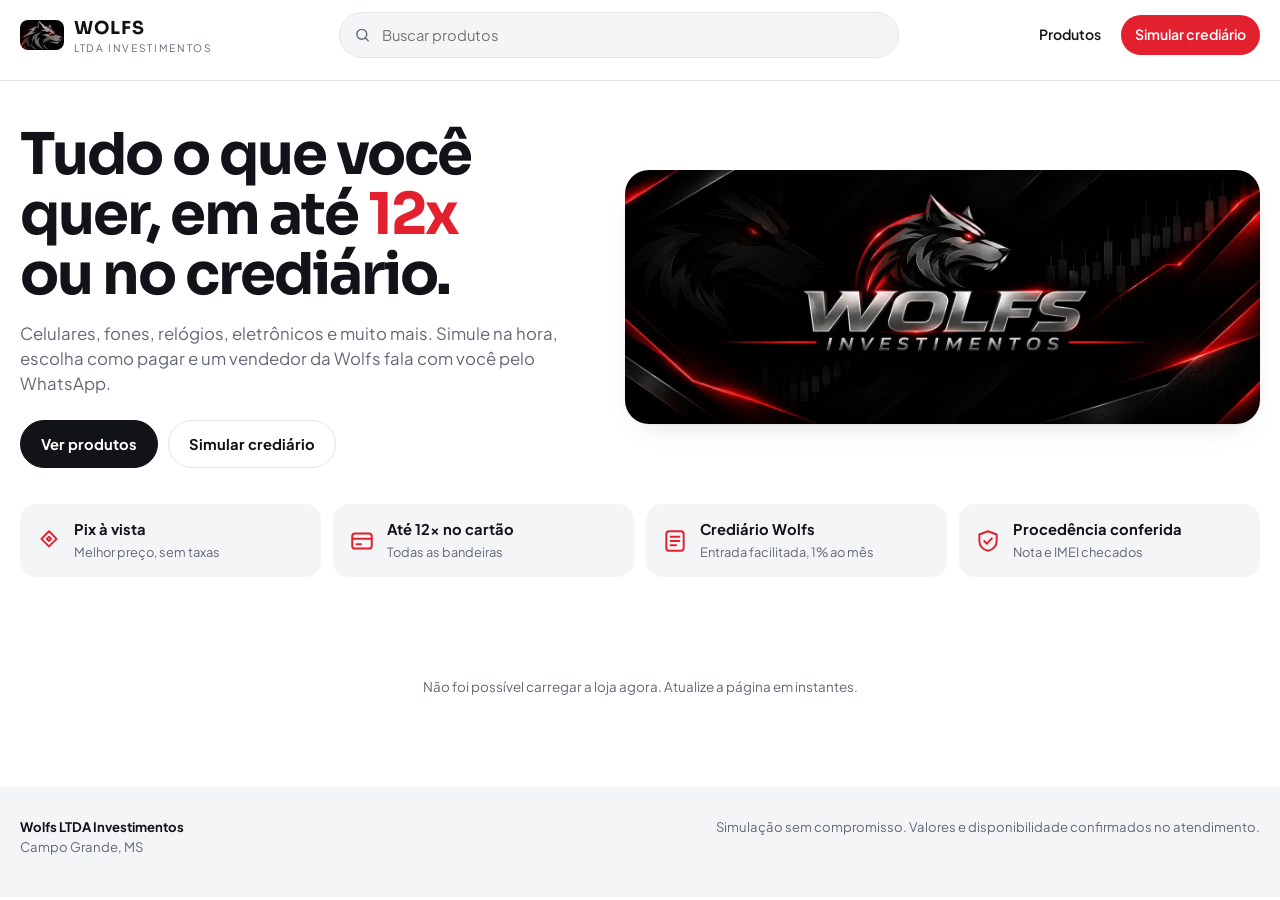
==== commit f88373ad: "Loja branca estilo e-commerce, com várias categorias e janela de produto Co-Authored-By: Claude Opus" ====
--- a/index.html
+++ b/index.html
@@ -4,138 +4,366 @@
 <meta charset="utf-8">
 <meta name="viewport" content="width=device-width, initial-scale=1, viewport-fit=cover">
 <title>Wolfs LTDA Investimentos</title>
-<meta name="description" content="iPhone, AirPods e eletrônicos em até 12x no cartão ou no crediário Wolfs. Simule na hora.">
-<meta name="theme-color" content="#07070a">
+<meta name="description" content="Celulares, fones, relógios, eletrônicos e muito mais em até 12x no cartão ou no crediário Wolfs. Campo Grande, MS.">
+<meta name="theme-color" content="#ffffff">
 <link rel="icon" href="fotos/logo.jpg">
 <link rel="apple-touch-icon" href="apple-touch-icon.png">
-<link rel="stylesheet" href="https://fonts.googleapis.com/css2?family=Sora:wght@400;600;700&family=Plus+Jakarta+Sans:wght@400;500;600;700&family=IBM+Plex+Mono:wght@400;500&display=swap">
-<link rel="stylesheet" href="estilo.css">
+<link rel="stylesheet" href="https://fonts.googleapis.com/css2?family=Sora:wght@500;600;700&family=Plus+Jakarta+Sans:wght@400;500;600;700&family=IBM+Plex+Mono:wght@500&display=swap">
 <style>
-  .hero { padding-block: 20px 6px; }
-  .banner { width: 100%; aspect-ratio: 1983 / 793; border-radius: 20px; overflow: hidden; border: 1px solid var(--line); background: #050505 url("fotos/banner.jpg") center / cover no-repeat; box-shadow: 0 30px 60px -40px rgba(255,40,40,.5); }
-  .hero-copy { display: flex; justify-content: space-between; align-items: end; gap: 16px 28px; flex-wrap: wrap; margin-top: 22px; }
-  .hero h1 { font-family: var(--f-display); font-weight: 700; font-size: clamp(1.6rem, 3.6vw, 2.4rem); line-height: 1.12; letter-spacing: -.02em; margin: 0; max-width: 22ch; text-wrap: balance; }
-  .hero p { color: var(--muted); margin: 8px 0 0; max-width: 54ch; }
-  .perks { display: flex; gap: 8px; flex-wrap: wrap; }
-  .perk { font-size: .8rem; font-weight: 600; padding: 7px 12px; border-radius: 999px; background: var(--panel); border: 1px solid var(--line); white-space: nowrap; }
-  .perk b { color: var(--red); }
-  .wrap { display: grid; grid-template-columns: minmax(0, 1fr) 400px; gap: 20px; align-items: start; padding-block: 24px 60px; }
-  @media (max-width: 960px) { .wrap { grid-template-columns: 1fr; } }
-  .shop-head { display: flex; justify-content: space-between; align-items: center; gap: 12px; flex-wrap: wrap; margin-bottom: 14px; }
-  .shop-head h2 { font-family: var(--f-display); font-size: 1.15rem; font-weight: 600; margin: 0; }
-  .chips { display: flex; gap: 6px; flex-wrap: wrap; }
-  .chip { border: 1px solid var(--line); background: var(--panel); border-radius: 999px; padding: 6px 12px; font-size: .8rem; font-weight: 600; color: var(--muted); }
-  .chip[aria-pressed="true"] { background: var(--red); border-color: var(--red); color: #fff; }
-  .grid { display: grid; grid-template-columns: repeat(auto-fill, minmax(min(100%, 210px), 1fr)); gap: 12px; }
-  .prod { text-align: left; border: 1px solid var(--line); background: var(--panel); border-radius: var(--r); padding: 14px; display: grid; gap: 10px; align-content: start; }
-  .prod:hover { border-color: color-mix(in srgb, var(--red) 55%, var(--line)); }
-  .prod[aria-pressed="true"] { border-color: var(--red); background: linear-gradient(160deg, var(--red-soft), transparent 60%), var(--panel); }
-  .ico { width: 44px; height: 44px; border-radius: 12px; display: grid; place-items: center; background: var(--panel2); color: var(--silver); border: 1px solid var(--line); overflow: hidden; flex: none; }
-  .ico svg { width: 22px; height: 22px; }
-  .ico img { width: 100%; height: 100%; object-fit: cover; }
-  .prod .foto { width: 100%; aspect-ratio: 4 / 3; border-radius: 12px; object-fit: cover; background: var(--panel2); }
-  .prod .row { display: flex; justify-content: space-between; align-items: start; gap: 8px; }
-  .tag { font-size: .68rem; font-weight: 700; letter-spacing: .06em; text-transform: uppercase; padding: 3px 8px; border-radius: 6px; background: var(--panel2); color: var(--muted); white-space: nowrap; }
-  .tag.novo { color: var(--ok); }
-  .prod h3 { font-size: .98rem; font-weight: 700; margin: 0; line-height: 1.3; }
-  .prod .price b { font-family: var(--f-display); font-size: 1.3rem; font-weight: 600; display: block; }
-  .prod .price small { color: var(--muted); font-size: .78rem; }
-  .sim { position: sticky; top: calc(env(safe-area-inset-top, 0px) + 76px); background: var(--panel); border: 1px solid var(--line); border-radius: 20px; padding: 20px; display: grid; gap: 16px; }
-  @media (max-width: 960px) { .sim { position: static; } }
-  .sim h2 { font-family: var(--f-display); font-size: 1.1rem; font-weight: 600; margin: 0; }
-  .sel { display: flex; gap: 12px; align-items: center; padding: 12px; background: var(--panel2); border-radius: 14px; border: 1px solid var(--line); }
-  .sel b { display: block; font-size: .95rem; }
-  .sel small { color: var(--muted); }
-  .tabs { display: grid; grid-template-columns: repeat(3, 1fr); background: var(--panel2); border: 1px solid var(--line); border-radius: 12px; padding: 4px; gap: 4px; }
-  .tabs button { border: 0; background: transparent; border-radius: 9px; padding: 9px 4px; font-weight: 700; font-size: .84rem; color: var(--muted); }
-  .tabs button[aria-selected="true"] { background: var(--red); color: #fff; }
+  /* Loja Wolfs: vitrine branca e limpa. Fundo branco, cinza de apoio, texto grafite e o vermelho da marca só nos destaques. */
+  :root {
+    --bg: #ffffff; --soft: #f4f5f7; --soft2: #eceef2; --line: #e3e5ea;
+    --fg: #121318; --muted: #636878; --faint: #9a9eab;
+    --red: #e3202e; --red-dark: #b8121e; --red-soft: #fdecee;
+    --ok: #13834f; --ok-soft: #e7f6ee;
+    --f-display: "Sora", "Segoe UI", system-ui, sans-serif;
+    --f-body: "Plus Jakarta Sans", "Segoe UI", system-ui, sans-serif;
+    --f-mono: "IBM Plex Mono", ui-monospace, monospace;
+    --r: 18px;
+    --shadow: 0 1px 2px rgba(18,19,24,.04), 0 12px 32px -18px rgba(18,19,24,.22);
+    color-scheme: light;
+  }
+  * { box-sizing: border-box; }
+  html, body { margin: 0; background: var(--bg); color: var(--fg); }
+  body { font-family: var(--f-body); font-size: 15px; line-height: 1.5; -webkit-font-smoothing: antialiased; }
+  img { max-width: 100%; }
+  [hidden] { display: none !important; }
+  button { font: inherit; color: inherit; cursor: pointer; }
+  :focus-visible { outline: 2px solid var(--red); outline-offset: 2px; }
+  .gutter { padding-left: max(16px, env(safe-area-inset-left, 0px)); padding-right: max(16px, env(safe-area-inset-right, 0px)); }
+  .inner { max-width: 1240px; margin-inline: auto; }
+  .num { font-variant-numeric: tabular-nums; }
+
+  /* Topo */
+  .top { position: sticky; top: 0; z-index: 10; background: rgba(255,255,255,.92); backdrop-filter: saturate(1.6) blur(14px); -webkit-backdrop-filter: saturate(1.6) blur(14px); border-bottom: 1px solid var(--line); padding-top: env(safe-area-inset-top, 0px); }
+  .top-row { display: flex; align-items: center; gap: 16px; padding-block: 12px; }
+  .brand { display: flex; align-items: center; gap: 10px; color: inherit; text-decoration: none; flex: none; }
+  .brand img { width: 44px; height: 30px; object-fit: cover; border-radius: 8px; }
+  .brand b { font-family: var(--f-display); font-weight: 700; font-size: 1.12rem; letter-spacing: .06em; }
+  .brand small { display: block; font-size: .64rem; letter-spacing: .16em; text-transform: uppercase; color: var(--muted); margin-top: -2px; }
+  .busca { flex: 1; position: relative; max-width: 560px; margin-inline: auto; }
+  .busca input { width: 100%; font: inherit; font-size: .92rem; border: 1px solid var(--line); background: var(--soft); border-radius: 999px; padding: 11px 16px 11px 42px; color: var(--fg); }
+  .busca input:focus { background: #fff; border-color: var(--fg); outline: none; }
+  .busca svg { position: absolute; left: 15px; top: 50%; transform: translateY(-50%); width: 17px; height: 17px; color: var(--muted); }
+  .top-links { display: flex; gap: 6px; flex: none; }
+  .link-btn { border: 0; background: transparent; border-radius: 999px; padding: 9px 14px; font-weight: 600; font-size: .88rem; color: var(--fg); text-decoration: none; white-space: nowrap; }
+  .link-btn:hover { background: var(--soft); }
+  .link-btn.red { background: var(--red); color: #fff; }
+  .link-btn.red:hover { background: var(--red-dark); }
+  .cats { display: flex; gap: 4px; overflow-x: auto; scrollbar-width: none; padding-bottom: 10px; }
+  .cats::-webkit-scrollbar { display: none; }
+  .cats button { border: 0; background: transparent; border-radius: 999px; padding: 7px 14px; font-size: .86rem; font-weight: 500; color: var(--muted); white-space: nowrap; }
+  .cats button:hover { color: var(--fg); background: var(--soft); }
+  .cats button[aria-pressed="true"] { color: #fff; background: var(--fg); }
+  @media (max-width: 720px) {
+    .top-row { flex-wrap: wrap; gap: 10px; }
+    .busca { order: 3; flex-basis: 100%; max-width: none; }
+    .top-links .hide-sm { display: none; }
+    .top-links { margin-left: auto; }
+  }
+
+  /* Abertura */
+  .hero { display: grid; grid-template-columns: minmax(0, 1fr) minmax(0, 1.1fr); gap: 28px; align-items: center; padding-block: 44px 28px; }
+  .hero h1 { font-family: var(--f-display); font-weight: 700; font-size: clamp(2.1rem, 5vw, 3.6rem); line-height: 1.04; letter-spacing: -.035em; margin: 0; text-wrap: balance; }
+  .hero h1 em { font-style: normal; color: var(--red); }
+  .hero p { color: var(--muted); font-size: 1.05rem; margin: 16px 0 0; max-width: 46ch; }
+  .hero .ctas { display: flex; gap: 10px; flex-wrap: wrap; margin-top: 24px; }
+  .btn { border: 1px solid var(--line); background: #fff; border-radius: 999px; padding: 12px 20px; font-weight: 700; font-size: .92rem; color: var(--fg); text-decoration: none; display: inline-flex; align-items: center; gap: 8px; }
+  .btn:hover { border-color: var(--fg); }
+  .btn.dark { background: var(--fg); color: #fff; border-color: var(--fg); }
+  .btn.dark:hover { background: #2a2c33; }
+  .btn.red { background: var(--red); color: #fff; border-color: var(--red); }
+  .btn.red:hover { background: var(--red-dark); }
+  .banner { aspect-ratio: 1983 / 793; border-radius: 24px; background: #050505 url("fotos/banner.jpg") center / cover no-repeat; box-shadow: var(--shadow); max-width: 100%; }
+  @media (max-width: 860px) { .hero { grid-template-columns: 1fr; padding-top: 26px; } }
+
+  .perks { display: grid; grid-template-columns: repeat(auto-fit, minmax(min(100%, 210px), 1fr)); gap: 12px; padding-block: 8px 40px; }
+  .perk { display: flex; gap: 12px; align-items: center; background: var(--soft); border-radius: 16px; padding: 14px 16px; }
+  .perk svg { width: 26px; height: 26px; color: var(--red); flex: none; }
+  .perk b { display: block; font-size: .92rem; }
+  .perk span { font-size: .8rem; color: var(--muted); }
+
+  section.bloco { padding-block: 14px 36px; }
+  .bloco-head { display: flex; justify-content: space-between; align-items: end; gap: 12px; flex-wrap: wrap; margin-bottom: 16px; }
+  .bloco-head h2 { font-family: var(--f-display); font-weight: 700; font-size: clamp(1.4rem, 2.6vw, 1.9rem); letter-spacing: -.02em; margin: 0; }
+  .bloco-head h2 span { color: var(--faint); font-weight: 600; }
+  .bloco-head .tools { display: flex; gap: 8px; align-items: center; flex-wrap: wrap; color: var(--muted); font-size: .86rem; }
+  select.s { font: inherit; font-size: .86rem; border: 1px solid var(--line); background: #fff; border-radius: 999px; padding: 8px 14px; color: var(--fg); }
+
+  /* Categorias */
+  .tiles { display: grid; grid-template-columns: repeat(auto-fill, minmax(130px, 1fr)); gap: 12px; }
+  .tile { border: 0; background: var(--soft); border-radius: var(--r); padding: 18px 12px 14px; display: grid; justify-items: center; gap: 10px; text-align: center; transition: transform .15s, background .15s; }
+  .tile:hover { background: var(--soft2); transform: translateY(-2px); }
+  .tile .ic { width: 56px; height: 56px; display: grid; place-items: center; border-radius: 16px; background: #fff; color: var(--fg); box-shadow: var(--shadow); }
+  .tile .ic svg { width: 28px; height: 28px; }
+  .tile b { font-size: .88rem; font-weight: 600; }
+  .tile small { color: var(--muted); font-size: .74rem; margin-top: -8px; }
+
+  /* Produtos */
+  .rail { display: grid; grid-auto-flow: column; grid-auto-columns: minmax(230px, 260px); gap: 14px; overflow-x: auto; scroll-snap-type: x mandatory; padding-bottom: 10px; scrollbar-width: thin; }
+  .rail > * { scroll-snap-align: start; }
+  .grid { display: grid; grid-template-columns: repeat(auto-fill, minmax(min(100%, 220px), 1fr)); gap: 16px; }
+  .card { border: 1px solid var(--line); background: #fff; border-radius: var(--r); padding: 0; display: grid; grid-template-rows: auto 1fr; text-align: left; overflow: hidden; transition: box-shadow .2s, transform .2s; }
+  .card:hover { box-shadow: var(--shadow); transform: translateY(-2px); }
+  .card .foto { aspect-ratio: 1 / 1; background: var(--soft); display: grid; place-items: center; position: relative; }
+  .card .foto img { width: 100%; height: 100%; object-fit: cover; }
+  .card .foto svg { width: 64px; height: 64px; color: #b9bdc8; }
+  .card .selo { position: absolute; top: 10px; left: 10px; font-size: .66rem; font-weight: 700; letter-spacing: .06em; text-transform: uppercase; background: #fff; border-radius: 999px; padding: 4px 9px; box-shadow: 0 1px 2px rgba(0,0,0,.08); }
+  .card .selo.novo { color: var(--ok); }
+  .card .info { padding: 14px 16px 16px; display: grid; gap: 4px; align-content: start; }
+  .card .cat { font-size: .72rem; color: var(--muted); text-transform: uppercase; letter-spacing: .08em; font-weight: 600; }
+  .card h3 { font-size: .98rem; font-weight: 600; margin: 0; line-height: 1.32; }
+  .card .preco { font-family: var(--f-display); font-size: 1.32rem; font-weight: 700; letter-spacing: -.01em; margin-top: 6px; }
+  .card .preco small { font-family: var(--f-body); font-size: .74rem; font-weight: 500; color: var(--muted); letter-spacing: 0; }
+  .card .parc { font-size: .82rem; color: var(--ok); font-weight: 600; }
+  .card .cred { font-size: .78rem; color: var(--muted); }
+  .vazio { text-align: center; color: var(--muted); padding: 50px 16px; background: var(--soft); border-radius: var(--r); }
+  .vazio b { display: block; color: var(--fg); font-size: 1.05rem; margin-bottom: 4px; }
+
+  /* Janela do produto */
+  .overlay { position: fixed; inset: 0; z-index: 30; background: rgba(18,19,24,.45); backdrop-filter: blur(4px); display: grid; place-items: center; padding: max(16px, env(safe-area-inset-top, 0px)) 12px max(16px, env(safe-area-inset-bottom, 0px)); overflow-y: auto; }
+  .modal { width: min(980px, 100%); background: #fff; border-radius: 26px; box-shadow: 0 40px 100px -30px rgba(0,0,0,.45); display: grid; grid-template-columns: minmax(0, 1fr) minmax(0, 1fr); overflow: hidden; position: relative; margin-block: auto; }
+  @media (max-width: 820px) { .modal { grid-template-columns: 1fr; } }
+  .modal .fechar { position: absolute; top: 14px; right: 14px; z-index: 2; width: 38px; height: 38px; border-radius: 50%; border: 0; background: rgba(255,255,255,.9); box-shadow: 0 1px 4px rgba(0,0,0,.15); font-size: 1.3rem; line-height: 1; }
+  .m-foto { background: var(--soft); display: grid; place-items: center; min-height: 320px; }
+  .m-foto img { width: 100%; height: 100%; object-fit: cover; max-height: 640px; }
+  .m-foto svg { width: 120px; height: 120px; color: #b9bdc8; }
+  .m-body { padding: 28px; display: grid; gap: 16px; align-content: start; }
+  .m-body .cat { font-size: .74rem; color: var(--muted); text-transform: uppercase; letter-spacing: .1em; font-weight: 700; }
+  .m-body h2 { font-family: var(--f-display); font-size: 1.6rem; line-height: 1.15; letter-spacing: -.02em; margin: 2px 0 0; }
+  .m-body .desc { color: var(--muted); margin: 0; font-size: .92rem; }
+  .m-preco b { font-family: var(--f-display); font-size: 2.1rem; font-weight: 700; letter-spacing: -.02em; display: block; line-height: 1.1; }
+  .m-preco span { color: var(--muted); font-size: .86rem; }
+  .tabs { display: grid; grid-template-columns: repeat(3, 1fr); background: var(--soft); border-radius: 14px; padding: 4px; gap: 4px; }
+  .tabs button { border: 0; background: transparent; border-radius: 11px; padding: 10px 4px; font-weight: 700; font-size: .86rem; color: var(--muted); }
+  .tabs button[aria-selected="true"] { background: #fff; color: var(--fg); box-shadow: 0 1px 3px rgba(0,0,0,.1); }
   .big { display: grid; gap: 2px; }
   .big span { font-size: .72rem; text-transform: uppercase; letter-spacing: .1em; color: var(--muted); font-weight: 700; }
-  .big b { font-family: var(--f-display); font-size: 1.9rem; font-weight: 700; letter-spacing: -.02em; line-height: 1.1; }
+  .big b { font-family: var(--f-display); font-size: 1.6rem; font-weight: 700; letter-spacing: -.02em; }
   .big small { color: var(--muted); font-size: .84rem; }
-  .opts { display: grid; grid-template-columns: repeat(auto-fill, minmax(52px, 1fr)); gap: 6px; }
-  .opts button, .dias button { border: 1px solid var(--line); background: var(--panel2); border-radius: 10px; padding: 8px 6px; font-weight: 700; font-size: .84rem; }
-  .opts button[aria-pressed="true"], .dias button[aria-pressed="true"] { border-color: var(--red); background: var(--red-soft); }
-  .dias { display: flex; gap: 6px; flex-wrap: wrap; }
-  .cardlist { display: grid; gap: 4px; max-height: 230px; overflow-y: auto; border: 1px solid var(--line); border-radius: 12px; padding: 6px; }
-  .cardlist button { display: flex; justify-content: space-between; border: 0; background: transparent; border-radius: 8px; padding: 7px 10px; font-size: .84rem; }
-  .cardlist button:hover { background: var(--panel2); }
-  .cardlist button[aria-pressed="true"] { background: var(--red-soft); }
+  .cardlist { display: grid; gap: 2px; max-height: 220px; overflow-y: auto; border: 1px solid var(--line); border-radius: 14px; padding: 6px; }
+  .cardlist button { display: flex; justify-content: space-between; border: 0; background: transparent; border-radius: 9px; padding: 8px 10px; font-size: .86rem; }
+  .cardlist button:hover { background: var(--soft); }
+  .cardlist button[aria-pressed="true"] { background: var(--red-soft); color: var(--red-dark); font-weight: 600; }
   .cardlist .t { color: var(--muted); }
+  .badge-ok { display: inline-block; font-size: .72rem; font-weight: 700; color: var(--ok); background: var(--ok-soft); padding: 3px 9px; border-radius: 999px; letter-spacing: 0; text-transform: none; }
   .range { display: grid; gap: 6px; }
   .range > label, .range > span { display: flex; justify-content: space-between; font-size: .82rem; color: var(--muted); font-weight: 600; }
   .range b { color: var(--fg); }
-  .sched { display: grid; gap: 4px; font-size: .84rem; max-height: 260px; overflow-y: auto; }
-  .sched div { display: flex; justify-content: space-between; padding: 6px 10px; border-radius: 8px; background: var(--panel2); }
+  input[type=range] { width: 100%; accent-color: var(--red); }
+  .opts { display: grid; grid-template-columns: repeat(auto-fill, minmax(50px, 1fr)); gap: 6px; }
+  .opts button, .dias button { border: 1px solid var(--line); background: #fff; border-radius: 10px; padding: 8px 6px; font-weight: 700; font-size: .84rem; }
+  .opts button[aria-pressed="true"], .dias button[aria-pressed="true"] { border-color: var(--red); background: var(--red-soft); color: var(--red-dark); }
+  .dias { display: flex; gap: 6px; flex-wrap: wrap; }
+  .fine { color: var(--faint); font-size: .76rem; margin: 0; }
+  form { display: grid; gap: 10px; border-top: 1px solid var(--line); padding-top: 16px; }
+  form h3, .done h3 { margin: 0; font-size: 1rem; }
+  .fields { display: grid; grid-template-columns: repeat(auto-fit, minmax(min(100%, 170px), 1fr)); gap: 10px; }
+  .fields .full { grid-column: 1 / -1; }
+  label.f { display: grid; gap: 5px; font-size: .76rem; color: var(--muted); font-weight: 600; }
+  input[type=text], input[type=tel], input[type=number], select.i { font: inherit; font-size: .94rem; color: var(--fg); background: #fff; border: 1px solid var(--line); border-radius: 12px; padding: 11px 12px; width: 100%; min-width: 0; }
+  input:focus, select.i:focus { border-color: var(--fg); outline: none; }
+  .sect { font-size: .7rem; text-transform: uppercase; letter-spacing: .12em; color: var(--red); font-weight: 700; margin: 6px 0 -2px; }
+  .consent { display: flex; gap: 8px; align-items: start; font-size: .78rem; color: var(--muted); }
+  .consent input { margin-top: 3px; accent-color: var(--red); }
+  .cta { border: 0; border-radius: 999px; padding: 14px 18px; font-weight: 700; font-size: .96rem; background: var(--red); color: #fff; }
+  .cta:hover { background: var(--red-dark); }
+  .cta:disabled { opacity: .5; cursor: not-allowed; }
+  .err { color: var(--red-dark); font-size: .84rem; margin: 0; }
+  .done { display: grid; gap: 12px; }
+  .done p { margin: 0; color: var(--muted); font-size: .88rem; }
+  .aviso-ok { display: grid; gap: 4px; padding: 16px; border-radius: 16px; background: var(--ok-soft); }
+  .aviso-ok b { font-family: var(--f-display); font-size: 1.1rem; color: var(--ok); }
+  .codigo { font-family: var(--f-mono); font-size: 1.15rem; letter-spacing: .08em; color: var(--fg); }
+  .wa { display: inline-flex; align-items: center; justify-content: center; gap: 8px; text-decoration: none; font-weight: 700; color: #fff; background: #1f9d55; border-radius: 999px; padding: 12px 18px; }
+
+  /* Crediário */
+  .cred-wrap { display: grid; grid-template-columns: minmax(0, 1.25fr) minmax(0, 1fr); gap: 18px; align-items: start; }
+  @media (max-width: 960px) { .cred-wrap { grid-template-columns: 1fr; } }
+  .painel { background: var(--soft); border-radius: 24px; padding: 24px; display: grid; gap: 16px; min-width: 0; }
+  .painel.branco { background: #fff; border: 1px solid var(--line); box-shadow: var(--shadow); position: sticky; top: 140px; }
+  @media (max-width: 960px) { .painel.branco { position: static; } }
+  .painel h3 { margin: 0; font-family: var(--f-display); font-size: 1.15rem; }
+  .painel .lead { margin: -8px 0 0; color: var(--muted); font-size: .9rem; }
+  .sel { display: flex; gap: 12px; align-items: center; padding: 12px; background: var(--soft); border-radius: 14px; }
+  .sel .ic { width: 44px; height: 44px; border-radius: 12px; background: #fff; display: grid; place-items: center; overflow: hidden; flex: none; }
+  .sel .ic svg { width: 22px; height: 22px; }
+  .sel .ic img { width: 100%; height: 100%; object-fit: cover; }
+  .sel b { display: block; font-size: .95rem; }
+  .sel small { color: var(--muted); }
+  .tbox { overflow-x: auto; background: #fff; border-radius: 16px; border: 1px solid var(--line); }
+  table { width: 100%; border-collapse: collapse; font-size: .88rem; }
+  th { text-align: left; font-size: .68rem; text-transform: uppercase; letter-spacing: .08em; color: var(--muted); padding: 11px 12px; border-bottom: 1px solid var(--line); white-space: nowrap; }
+  td { padding: 11px 12px; border-bottom: 1px solid var(--line); white-space: nowrap; }
+  tr:last-child td { border-bottom: 0; }
+  td.r, th.r { text-align: right; font-variant-numeric: tabular-nums; }
+  tbody tr.plano { cursor: pointer; }
+  tbody tr.plano:hover td { background: var(--soft); }
+  tbody tr.plano[aria-selected="true"] td { background: var(--red-soft); font-weight: 600; }
+  .sched { display: grid; gap: 4px; font-size: .86rem; max-height: 260px; overflow-y: auto; }
+  .sched div { display: flex; justify-content: space-between; padding: 7px 10px; border-radius: 9px; background: var(--soft); }
   .sched span { color: var(--muted); }
-  form { display: grid; gap: 10px; border-top: 1px solid var(--line); padding-top: 16px; }
-  form h3, .done h3 { margin: 0; font-size: .98rem; }
-  .done { display: grid; gap: 12px; }
-  .done p { margin: 0; color: var(--muted); font-size: .86rem; }
-  .codigo { font-family: var(--f-mono); font-size: 1.2rem; letter-spacing: .08em; color: var(--fg); }
-  tbody tr.plano { cursor: pointer; }
-  tbody tr.plano:hover td { background: var(--panel2); }
-  tbody tr.plano[aria-selected="true"] td { background: var(--red-soft); }
-  .how { display: grid; grid-template-columns: repeat(auto-fit, minmax(min(100%, 200px), 1fr)); gap: 10px; }
-  .how div { background: var(--panel2); border: 1px solid var(--line); border-radius: 14px; padding: 14px; font-size: .84rem; color: var(--muted); }
+  .how { display: grid; grid-template-columns: repeat(auto-fit, minmax(min(100%, 180px), 1fr)); gap: 10px; }
+  .how div { background: #fff; border-radius: 14px; padding: 14px; font-size: .84rem; color: var(--muted); }
   .how b { display: block; color: var(--fg); font-size: .92rem; margin-bottom: 4px; }
-  .carregando { color: var(--muted); padding: 40px 0; text-align: center; }
+
+  footer { background: var(--soft); color: var(--muted); font-size: .82rem; padding-block: 30px 40px; margin-top: 30px; }
+  footer .inner { display: flex; justify-content: space-between; gap: 16px; flex-wrap: wrap; }
+  footer b { color: var(--fg); }
+  .carregando { color: var(--muted); padding: 60px 0; text-align: center; }
+  .toast { position: fixed; left: 50%; transform: translateX(-50%); bottom: max(20px, env(safe-area-inset-bottom, 0px)); z-index: 40; background: var(--fg); color: #fff; padding: 11px 18px; border-radius: 999px; font-weight: 600; font-size: .88rem; }
+  @media (prefers-reduced-motion: reduce) { .card, .tile { transition: none; } }
 </style>
 </head>
 <body>
 <header class="top gutter">
   <div class="inner">
-    <a class="brand" href="./"><img src="fotos/logo.jpg" alt="Logo Wolfs"><div><b>WOLFS</b><small>LTDA Investimentos</small></div></a>
-    <button type="button" class="pill-link" data-ir="crediario">Simular crediário</button>
+    <div class="top-row">
+      <a class="brand" href="./"><img src="fotos/logo.jpg" alt="Logo Wolfs"><div><b>WOLFS</b><small>LTDA Investimentos</small></div></a>
+      <label class="busca" for="busca"><svg viewBox="0 0 24 24" fill="none" stroke="currentColor" stroke-width="2" stroke-linecap="round"><circle cx="11" cy="11" r="7"/><path d="M20 20l-3.5-3.5"/></svg><input id="busca" type="search" placeholder="Buscar produtos" aria-label="Buscar produtos" autocomplete="off"></label>
+      <nav class="top-links">
+        <a class="link-btn hide-sm" href="#produtos">Produtos</a>
+        <a class="link-btn red" href="#crediario">Simular crediário</a>
+      </nav>
+    </div>
+    <div class="cats" id="cats" role="group" aria-label="Categorias"></div>
   </div>
 </header>
 
 <main>
-  <section class="hero gutter">
-    <div class="inner">
+  <div class="gutter"><div class="inner">
+    <section class="hero">
+      <div>
+        <h1 id="chamada">Tudo o que você quer, em até <em>12x</em> ou no crediário.</h1>
+        <p>Celulares, fones, relógios, eletrônicos e muito mais. Simule na hora, escolha como pagar e um vendedor da Wolfs fala com você pelo WhatsApp.</p>
+        <div class="ctas"><a class="btn dark" href="#produtos">Ver produtos</a><a class="btn" href="#crediario">Simular crediário</a></div>
+      </div>
       <div class="banner" role="img" aria-label="Wolfs Investimentos"></div>
-      <div class="hero-copy">
-        <div>
-          <h1 id="chamada">iPhone, AirPods e eletrônicos em até 12x no cartão ou no crediário Wolfs</h1>
-          <p>Escolha o produto, veja na hora quanto fica cada parcela e faça seu pedido. Sem compromisso.</p>
+    </section>
+
+    <div class="perks">
+      <div class="perk"><svg viewBox="0 0 24 24" fill="none" stroke="currentColor" stroke-width="1.8" stroke-linecap="round" stroke-linejoin="round"><path d="M12 3l7 7-7 7-7-7z"/><path d="M12 8l2 2-2 2-2-2z"/></svg><div><b>Pix à vista</b><span>Melhor preço, sem taxas</span></div></div>
+      <div class="perk"><svg viewBox="0 0 24 24" fill="none" stroke="currentColor" stroke-width="1.8" stroke-linecap="round" stroke-linejoin="round"><rect x="3" y="5" width="18" height="14" rx="2.5"/><path d="M3 10h18M7 15h4"/></svg><div><b id="pk-cartao">Até 12x no cartão</b><span>Todas as bandeiras</span></div></div>
+      <div class="perk"><svg viewBox="0 0 24 24" fill="none" stroke="currentColor" stroke-width="1.8" stroke-linecap="round" stroke-linejoin="round"><rect x="4" y="3" width="16" height="18" rx="2.5"/><path d="M8 8h8M8 12h8M8 16h5"/></svg><div><b>Crediário Wolfs</b><span id="pk-juros">Entrada facilitada, 1% ao mês</span></div></div>
+      <div class="perk"><svg viewBox="0 0 24 24" fill="none" stroke="currentColor" stroke-width="1.8" stroke-linecap="round" stroke-linejoin="round"><path d="M12 3l8 3v6c0 4.5-3.4 8.3-8 9-4.6-.7-8-4.5-8-9V6z"/><path d="M8.5 12l2.5 2.5 4.5-5"/></svg><div><b>Procedência conferida</b><span>Nota e IMEI checados</span></div></div>
+    </div>
+
+    <p class="carregando" id="carregando">Carregando a loja…</p>
+    <p class="carregando err" id="falha" hidden>Não foi possível carregar a loja agora. Atualize a página em instantes.</p>
+
+    <div id="loja" hidden>
+      <section class="bloco" id="sec-cats">
+        <div class="bloco-head"><h2>Compre por categoria</h2></div>
+        <div class="tiles" id="tiles"></div>
+      </section>
+
+      <section class="bloco" id="sec-dest">
+        <div class="bloco-head"><h2>Destaques. <span>Os mais procurados da semana.</span></h2></div>
+        <div class="rail" id="rail"></div>
+      </section>
+
+      <section class="bloco" id="produtos">
+        <div class="bloco-head">
+          <h2 id="lista-t">Todos os produtos</h2>
+          <div class="tools"><span id="lista-n"></span>
+            <select class="s" id="ordem" aria-label="Ordenar"><option value="rel">Relevância</option><option value="menor">Menor preço</option><option value="maior">Maior preço</option><option value="nome">Nome (A–Z)</option></select>
+          </div>
         </div>
-        <div class="perks"><span class="perk"><b>Pix</b> à vista</span><span class="perk"><b id="pk-cartao">12x</b> no cartão</span><span class="perk"><b>Crediário</b> <span id="pk-juros">1% ao mês</span></span><span class="perk">Procedência conferida</span></div>
-      </div>
+        <div class="grid" id="grid"></div>
+        <div class="vazio" id="grid-vazio" hidden><b>Nada encontrado</b>Tente outra palavra ou escolha outra categoria.</div>
+        <p class="fine" id="rodape" style="margin-top:16px"></p>
+      </section>
+
+      <!-- CREDIÁRIO -->
+      <section class="bloco" id="crediario">
+        <div class="bloco-head"><h2>Crediário Wolfs. <span>Simule e peça em minutos.</span></h2></div>
+        <div class="cred-wrap">
+          <div class="painel">
+            <p class="lead" id="c2-lead" style="margin:0"></p>
+            <div class="fields">
+              <label class="f" for="c2-prod">Produto<select class="i" id="c2-prod"></select></label>
+              <label class="f" for="c2-valor">Valor da compra (R$)<input type="number" id="c2-valor" min="100" step="10" inputmode="decimal"></label>
+            </div>
+            <div class="range"><label for="c2-ent">Entrada <b class="num" id="c2-ent-v">—</b></label><input type="range" id="c2-ent" min="10" max="80" step="5" value="10"></div>
+            <div class="range"><span>Dia do vencimento das parcelas</span><div class="dias" id="c2-dias" role="group" aria-label="Dia do vencimento"></div></div>
+            <div class="tbox"><table>
+              <thead><tr><th>Plano</th><th class="r">Entrada</th><th class="r">Parcela</th><th class="r">Total a prazo</th><th class="r">Última parcela</th></tr></thead>
+              <tbody id="c2-tab"></tbody>
+            </table></div>
+            <div class="how">
+              <div><b>1. Simule</b>Escolha o plano que cabe no seu bolso.</div>
+              <div><b>2. Cadastre</b>Seus dados, endereço e um contato de emergência.</div>
+              <div><b>3. Aprovação</b>Um vendedor fala com você pelo WhatsApp.</div>
+            </div>
+            <p class="fine" id="c2-fine"></p>
+          </div>
+
+          <aside class="painel branco" aria-label="Seu plano">
+            <h3>Seu plano</h3>
+            <div class="sel" id="c2-sel"></div>
+            <div class="big"><span>Crediário <span class="badge-ok" id="c2-badge">1% ao mês</span></span><b class="num" id="c2-v">—</b><small id="c2-s">—</small></div>
+            <div class="sched" id="c2-sched"></div>
+            <form id="c2-form" novalidate>
+              <h3>Cadastro do crediário</h3>
+              <p class="sect">Seus dados</p>
+              <div class="fields">
+                <label class="f full" for="c2-nome">Nome completo<input type="text" id="c2-nome" autocomplete="name"></label>
+                <label class="f" for="c2-cpf">CPF<input type="text" id="c2-cpf" inputmode="numeric" placeholder="000.000.000-00" autocomplete="off"></label>
+                <label class="f" for="c2-tel">Telefone / WhatsApp<input type="tel" id="c2-tel" inputmode="tel" placeholder="(67) 9 9999-9999" autocomplete="tel"></label>
+              </div>
+              <p class="sect">Endereço</p>
+              <div class="fields">
+                <label class="f" for="c2-cep">CEP<input type="text" id="c2-cep" inputmode="numeric" placeholder="79000-000" autocomplete="postal-code"></label>
+                <label class="f full" for="c2-rua">Rua / avenida<input type="text" id="c2-rua" autocomplete="address-line1"></label>
+                <label class="f" for="c2-numero">Número<input type="text" id="c2-numero" autocomplete="off"></label>
+                <label class="f" for="c2-compl">Complemento (opcional)<input type="text" id="c2-compl" autocomplete="address-line2"></label>
+                <label class="f" for="c2-bairro">Bairro<input type="text" id="c2-bairro" autocomplete="off"></label>
+                <label class="f" for="c2-cidade">Cidade<input type="text" id="c2-cidade" value="Campo Grande" autocomplete="address-level2"></label>
+                <label class="f" for="c2-uf">UF<input type="text" id="c2-uf" value="MS" maxlength="2" autocomplete="address-level1"></label>
+              </div>
+              <p class="sect">Contato de emergência</p>
+              <div class="fields">
+                <label class="f full" for="c2-en">Nome completo<input type="text" id="c2-en" autocomplete="off"></label>
+                <label class="f" for="c2-ep">Parentesco<input type="text" id="c2-ep" placeholder="Mãe, irmão, cônjuge…" autocomplete="off"></label>
+                <label class="f" for="c2-et">Telefone<input type="tel" id="c2-et" inputmode="tel" autocomplete="off"></label>
+              </div>
+              <label class="consent" for="c2-ok"><input type="checkbox" id="c2-ok"><span>Autorizo a Wolfs a usar estes dados para analisar meu crediário e enviar lembretes das parcelas. O contato de emergência sabe e concorda em ser informado.</span></label>
+              <p class="err" id="c2-err" hidden></p>
+              <button type="submit" class="cta" id="c2-enviar">Enviar cadastro</button>
+            </form>
+            <div class="done" id="c2-done" hidden></div>
+          </aside>
+        </div>
+      </section>
     </div>
-  </section>
-
-  <div class="gutter"><div class="inner">
-    <nav class="navtabs" role="tablist" aria-label="Seções">
-      <button type="button" role="tab" data-v="loja" aria-selected="true">Loja e simulação</button>
-      <button type="button" role="tab" data-v="crediario" aria-selected="false">Simular crediário</button>
-    </nav>
   </div></div>
-
-  <p class="carregando" id="carregando">Carregando produtos…</p>
-  <p class="carregando err" id="falha" hidden>Não foi possível carregar a loja agora. Atualize a página em instantes.</p>
-
-  <!-- LOJA -->
-  <div class="gutter" id="v-loja" hidden><div class="inner wrap">
-    <section aria-label="Produtos">
-      <div class="shop-head"><h2>Escolha o produto</h2><div class="chips" id="chips" role="group" aria-label="Categorias"></div></div>
-      <div class="grid" id="grid"></div>
-      <p class="fine" id="rodape" style="margin-top:14px"></p>
-    </section>
-
-    <aside class="sim" aria-label="Simulador">
-      <h2>Simule sua compra</h2>
-      <div class="sel" id="sel"></div>
+</main>
+
+<footer class="gutter"><div class="inner">
+  <div><b id="ft-nome">Wolfs LTDA Investimentos</b><br><span id="ft-cidade">Campo Grande, MS</span></div>
+  <div>Simulação sem compromisso. Valores e disponibilidade confirmados no atendimento.</div>
+</div></footer>
+
+<!-- Janela do produto -->
+<div class="overlay" id="pm" hidden>
+  <div class="modal" role="dialog" aria-modal="true" aria-labelledby="pm-nome">
+    <button type="button" class="fechar" id="pm-fechar" aria-label="Fechar">×</button>
+    <div class="m-foto" id="pm-foto"></div>
+    <div class="m-body">
+      <div><div class="cat" id="pm-cat"></div><h2 id="pm-nome"></h2></div>
+      <p class="desc" id="pm-desc"></p>
+      <div class="m-preco"><b class="num" id="pm-preco"></b><span id="pm-sub"></span></div>
       <div class="tabs" role="tablist" aria-label="Forma de pagamento">
         <button type="button" role="tab" data-f="pix" aria-selected="false">Pix</button>
         <button type="button" role="tab" data-f="cartao" aria-selected="true">Cartão</button>
         <button type="button" role="tab" data-f="cred" aria-selected="false">Crediário</button>
       </div>
       <div id="p-pix" hidden><div class="big"><span>Pagando no Pix</span><b class="num" id="pix-v">—</b><small>Pagamento à vista na entrega ou retirada.</small></div></div>
-      <div id="p-cartao">
+      <div id="p-cartao" style="display:grid;gap:12px">
         <div class="big"><span>No cartão de crédito</span><b class="num" id="ct-v">—</b><small id="ct-s">—</small></div>
         <div class="cardlist" id="ct-list" role="group" aria-label="Número de parcelas"></div>
       </div>
-      <div id="p-cred" hidden>
+      <div id="p-cred" hidden style="display:grid;gap:12px">
         <div class="big"><span>Crediário Wolfs <span class="badge-ok" id="cr-badge">1% ao mês</span></span><b class="num" id="cr-v">—</b><small id="cr-s">—</small></div>
         <div class="range"><label for="cr-ent">Entrada <b class="num" id="cr-ent-v">—</b></label><input type="range" id="cr-ent" min="10" max="80" step="5" value="10"></div>
         <div class="range"><span>Parcelas</span><div class="opts" id="cr-opts" role="group" aria-label="Parcelas"></div></div>
@@ -143,7 +371,7 @@
         <button type="button" class="cta" id="cred-go">Fazer cadastro do crediário</button>
       </div>
       <form id="form" novalidate>
-        <h3>Seus dados para o pedido</h3>
+        <h3>Quero este produto</h3>
         <div class="fields">
           <label class="f full" for="f-nome">Nome completo<input type="text" id="f-nome" autocomplete="name"></label>
           <label class="f" for="f-tel">WhatsApp<input type="tel" id="f-tel" inputmode="tel" placeholder="(67) 9 9999-9999" autocomplete="tel"></label>
@@ -154,83 +382,30 @@
         <button type="submit" class="cta" id="f-enviar">Enviar pedido</button>
       </form>
       <div class="done" id="done" hidden></div>
-    </aside>
-  </div></div>
-
-  <!-- CREDIÁRIO -->
-  <div class="gutter" id="v-crediario" hidden><div class="inner wrap">
-    <section class="card" aria-labelledby="c2-t">
-      <h2 id="c2-t">Simule seu crediário Wolfs</h2>
-      <p class="lead" id="c2-lead"></p>
-      <div class="fields">
-        <label class="f" for="c2-prod">Produto<select id="c2-prod"></select></label>
-        <label class="f" for="c2-valor">Valor da compra (R$)<input type="number" id="c2-valor" min="100" step="10" inputmode="decimal"></label>
-      </div>
-      <div class="range"><label for="c2-ent">Entrada <b class="num" id="c2-ent-v">—</b></label><input type="range" id="c2-ent" min="10" max="80" step="5" value="10"></div>
-      <div class="range"><span>Dia do vencimento das parcelas</span><div class="dias" id="c2-dias" role="group" aria-label="Dia do vencimento"></div></div>
-      <div class="tbox"><table>
-        <thead><tr><th>Plano</th><th class="r">Entrada</th><th class="r">Parcela</th><th class="r">Total a prazo</th><th class="r">Última parcela</th></tr></thead>
-        <tbody id="c2-tab"></tbody>
-      </table></div>
-      <div class="how">
-        <div><b>1. Simule</b>Escolha o plano que cabe no seu bolso.</div>
-        <div><b>2. Cadastre</b>Preencha seus dados, endereço e um contato de emergência.</div>
-        <div><b>3. Aprovação</b>Um vendedor fala com você pelo WhatsApp e combina a entrega.</div>
-      </div>
-      <p class="fine" id="c2-fine"></p>
-    </section>
-
-    <aside class="sim" aria-label="Seu plano">
-      <h2>Seu plano</h2>
-      <div class="sel" id="c2-sel"></div>
-      <div class="big"><span>Crediário <span class="badge-ok" id="c2-badge">1% ao mês</span></span><b class="num" id="c2-v">—</b><small id="c2-s">—</small></div>
-      <div class="sched" id="c2-sched"></div>
-      <form id="c2-form" novalidate>
-        <h3>Cadastro do crediário</h3>
-        <p class="sect">Seus dados</p>
-        <div class="fields">
-          <label class="f full" for="c2-nome">Nome completo<input type="text" id="c2-nome" autocomplete="name"></label>
-          <label class="f" for="c2-cpf">CPF<input type="text" id="c2-cpf" inputmode="numeric" placeholder="000.000.000-00" autocomplete="off"></label>
-          <label class="f" for="c2-tel">Telefone / WhatsApp<input type="tel" id="c2-tel" inputmode="tel" placeholder="(67) 9 9999-9999" autocomplete="tel"></label>
-        </div>
-        <p class="sect">Endereço</p>
-        <div class="fields">
-          <label class="f" for="c2-cep">CEP<input type="text" id="c2-cep" inputmode="numeric" placeholder="79000-000" autocomplete="postal-code"></label>
-          <label class="f full" for="c2-rua">Rua / avenida<input type="text" id="c2-rua" autocomplete="address-line1"></label>
-          <label class="f" for="c2-numero">Número<input type="text" id="c2-numero" autocomplete="off"></label>
-          <label class="f" for="c2-compl">Complemento (opcional)<input type="text" id="c2-compl" autocomplete="address-line2"></label>
-          <label class="f" for="c2-bairro">Bairro<input type="text" id="c2-bairro" autocomplete="off"></label>
-          <label class="f" for="c2-cidade">Cidade<input type="text" id="c2-cidade" value="Campo Grande" autocomplete="address-level2"></label>
-          <label class="f" for="c2-uf">UF<input type="text" id="c2-uf" value="MS" maxlength="2" autocomplete="address-level1"></label>
-        </div>
-        <p class="sect">Contato de emergência</p>
-        <div class="fields">
-          <label class="f full" for="c2-en">Nome completo<input type="text" id="c2-en" autocomplete="off"></label>
-          <label class="f" for="c2-ep">Parentesco<input type="text" id="c2-ep" placeholder="Mãe, irmão, cônjuge…" autocomplete="off"></label>
-          <label class="f" for="c2-et">Telefone<input type="tel" id="c2-et" inputmode="tel" autocomplete="off"></label>
-        </div>
-        <label class="consent" for="c2-ok"><input type="checkbox" id="c2-ok"><span>Autorizo a Wolfs a usar estes dados para analisar meu crediário e enviar lembretes das parcelas. O contato de emergência sabe e concorda em ser informado.</span></label>
-        <p class="err" id="c2-err" hidden></p>
-        <button type="submit" class="cta" id="c2-enviar">Enviar cadastro</button>
-      </form>
-      <div class="done" id="c2-done" hidden></div>
-    </aside>
-  </div></div>
-</main>
-
-<footer class="gutter"><div class="inner"><span id="ft-nome">© Wolfs LTDA Investimentos</span><span>Simulação sem compromisso. Valores confirmados no atendimento.</span></div></footer>
+    </div>
+  </div>
+</div>
+<div class="toast" id="toast" hidden></div>
 
 <script>
 (() => {
   const API = "https://ccgnncfjqvbvxutdnmja.supabase.co/functions/v1/wolfs/";
-  const ICONES = {
-    'iPhone': '<svg viewBox="0 0 24 24" fill="none" stroke="currentColor" stroke-width="1.7" stroke-linecap="round" stroke-linejoin="round"><rect x="6.5" y="2.5" width="11" height="19" rx="2.8"/><path d="M10.5 5h3"/></svg>',
-    'Celular': '<svg viewBox="0 0 24 24" fill="none" stroke="currentColor" stroke-width="1.7" stroke-linecap="round" stroke-linejoin="round"><rect x="6.5" y="2.5" width="11" height="19" rx="2"/><circle cx="12" cy="18" r=".8"/></svg>',
-    'Fone (AirPods)': '<svg viewBox="0 0 24 24" fill="none" stroke="currentColor" stroke-width="1.7" stroke-linecap="round" stroke-linejoin="round"><path d="M7 4.5a2.5 2.5 0 0 1 2.5 2.5v2a2 2 0 0 1-1.5 1.9V19a1 1 0 0 1-2 0v-8.1A2.5 2.5 0 0 1 7 4.5z"/><path d="M17 4.5A2.5 2.5 0 0 0 14.5 7v2a2 2 0 0 0 1.5 1.9V19a1 1 0 0 0 2 0v-8.1A2.5 2.5 0 0 0 17 4.5z"/></svg>',
-    'Relógio': '<svg viewBox="0 0 24 24" fill="none" stroke="currentColor" stroke-width="1.7" stroke-linecap="round" stroke-linejoin="round"><rect x="6" y="6" width="12" height="12" rx="3.5"/><path d="M9 6l.6-3.5h4.8L15 6M9 18l.6 3.5h4.8L15 18M12 9.5V12l1.6 1"/></svg>',
-    'Caixa de som': '<svg viewBox="0 0 24 24" fill="none" stroke="currentColor" stroke-width="1.7" stroke-linecap="round" stroke-linejoin="round"><rect x="3" y="7" width="18" height="10" rx="5"/><circle cx="9" cy="12" r="2.2"/><circle cx="15" cy="12" r="2.2"/></svg>',
-    'Outro': '<svg viewBox="0 0 24 24" fill="none" stroke="currentColor" stroke-width="1.7" stroke-linecap="round" stroke-linejoin="round"><path d="M3.5 7.5L12 3l8.5 4.5v9L12 21l-8.5-4.5z"/><path d="M3.5 7.5L12 12l8.5-4.5M12 12v9"/></svg>',
-  };
+  const P = (d) => `<svg viewBox="0 0 24 24" fill="none" stroke="currentColor" stroke-width="1.6" stroke-linecap="round" stroke-linejoin="round">${d}</svg>`;
+  const ICONES = [
+    [/iphone|celular|smartphone|galaxy|xiaomi|redmi|motorola/, P('<rect x="6.5" y="2.5" width="11" height="19" rx="2.6"/><path d="M10.5 5h3"/>')],
+    [/fone|airpod|headphone|earbud|buds/, P('<path d="M4 14v-2a8 8 0 0 1 16 0v2"/><rect x="3" y="14" width="4" height="6" rx="1.5"/><rect x="17" y="14" width="4" height="6" rx="1.5"/>')],
+    [/rel[oó]gio|watch|smartband/, P('<rect x="6" y="6" width="12" height="12" rx="3.5"/><path d="M9 6l.6-3.5h4.8L15 6M9 18l.6 3.5h4.8L15 18M12 9.5V12l1.6 1"/>')],
+    [/caixa|som|speaker|jbl|soundbar/, P('<rect x="3" y="7" width="18" height="10" rx="5"/><circle cx="9" cy="12" r="2.2"/><circle cx="15" cy="12" r="2.2"/>')],
+    [/inform[aá]tica|notebook|computador|pc|tablet|ipad|mac/, P('<rect x="4" y="5" width="16" height="11" rx="1.8"/><path d="M2 19h20"/>')],
+    [/game|console|videogame|ps5|xbox|nintendo|controle/, P('<path d="M7 9h10a4 4 0 0 1 3.9 4.9l-.7 3.1a2 2 0 0 1-3.4.9L14.5 16h-5l-2.3 1.9a2 2 0 0 1-3.4-.9l-.7-3.1A4 4 0 0 1 7 9z"/><path d="M8 12v2M7 13h2M15.5 12.5h.01M17.5 13.5h.01"/>')],
+    [/casa|cozinha|eletrodom|lar/, P('<path d="M3 11l9-7 9 7"/><path d="M5 10v10h14V10"/><path d="M10 20v-5h4v5"/>')],
+    [/perfume|beleza|cosm|maquiagem|skin/, P('<rect x="7" y="9" width="10" height="12" rx="2.5"/><path d="M10 9V6h4v3M9.5 3.5h5"/>')],
+    [/moda|roupa|camis|t[eê]nis|cal[cç]ado|bon[eé]/, P('<path d="M8 3l-5 3 2 4 2-1v12h10V9l2 1 2-4-5-3a4 4 0 0 1-8 0z"/>')],
+    [/acess[oó]rio|capa|carregador|cabo|pel[ií]cula/, P('<path d="M9 2v4M15 2v4"/><rect x="6" y="6" width="12" height="7" rx="2"/><path d="M12 13v4a3 3 0 0 1-3 3"/>')],
+  ];
+  const ICONE_PADRAO = P('<path d="M3.5 7.5L12 3l8.5 4.5v9L12 21l-8.5-4.5z"/><path d="M3.5 7.5L12 12l8.5-4.5M12 12v9"/>');
+  const iconeDe = (cat, nome) => { const t = `${cat || ''} ${nome || ''}`.toLowerCase(); return (ICONES.find(([re]) => re.test(t)) || [0, ICONE_PADRAO])[1]; };
+
   const $ = (id) => document.getElementById(id);
   const el = (t, c, x) => { const e = document.createElement(t); if (c) e.className = c; if (x != null) e.textContent = x; return e; };
   const brl = (v) => (Number(v) || 0).toLocaleString('pt-BR', { style: 'currency', currency: 'BRL' });
@@ -239,8 +414,10 @@
   const dataBR = (iso) => new Date(iso + 'T12:00').toLocaleDateString('pt-BR');
   const hojeISO = () => new Date().toLocaleDateString('sv');
   const digitos = (s) => String(s || '').replace(/\D/g, '');
+  const norm = (s) => String(s || '').normalize('NFD').replace(/[̀-ͯ]/g, '').toLowerCase();
   const somaMeses = (iso, k) => { const [y, m, d] = iso.split('-').map(Number); const a = new Date(Date.UTC(y, m - 1 + k, 1)); const u = new Date(Date.UTC(a.getUTCFullYear(), a.getUTCMonth() + 1, 0)).getUTCDate(); a.setUTCDate(Math.min(d, u)); return a.toISOString().slice(0, 10); };
-  const icone = (p, cls) => { const d = el('div', cls || 'ico'); if (p.imagem) { const i = el('img'); i.src = p.imagem; i.alt = ''; i.loading = 'lazy'; d.append(i); } else d.innerHTML = ICONES[p.categoria] || ICONES.Outro; return d; };
+  const toast = (t) => { const e = $('toast'); e.textContent = t; e.hidden = false; clearTimeout(toast.t); toast.t = setTimeout(() => { e.hidden = true; }, 2400); };
+  function fotoOuIcone(p, box) { box.replaceChildren(); if (p.imagem) { const i = el('img'); i.src = p.imagem; i.alt = p.nome || ''; i.loading = 'lazy'; i.onerror = () => { box.innerHTML = iconeDe(p.categoria, p.nome); }; box.append(i); } else box.innerHTML = iconeDe(p.categoria, p.nome); return box; }
   async function api(path, opts = {}) {
     const r = await fetch(API + path, { ...opts, headers: { 'content-type': 'application/json', ...(opts.headers || {}) } });
     const d = await r.json().catch(() => ({}));
@@ -249,7 +426,8 @@
   }
 
   let CFG = null, PRODUTOS = [];
-  let cat = '', prod = null, forma = 'cartao', nCartao = 12, entradaPct = 10, nCred = 4;
+  let cat = '', busca = '', ordem = 'rel';
+  let prod = null, forma = 'cartao', nCartao = 12, entradaPct = 10, nCred = 4;
   let c2 = { prodId: '', valor: 0, ent: 10, n: 4, dia: 10 };
 
   const taxa = (n) => Number(CFG.taxasCartao[n] ?? CFG.taxasCartao[String(n)] ?? 0);
@@ -273,30 +451,65 @@
   }
   const jurosTxt = () => Number(CFG.jurosMes) > 0 ? `${pctTxt(CFG.jurosMes)}% ao mês` : 'sem juros';
   const anual = () => ((Math.pow(1 + Number(CFG.jurosMes) / 100, 12) - 1) * 100).toFixed(2).replace('.', ',');
-
-  /* ---------- Loja ---------- */
-  function drawChips() {
-    const cats = ['', ...new Set(PRODUTOS.map((p) => p.categoria))];
-    $('chips').replaceChildren(...cats.map((c) => { const b = el('button', 'chip', c || 'Todos'); b.type = 'button'; b.setAttribute('aria-pressed', String(c === cat)); b.onclick = () => { cat = c; drawChips(); drawGrid(); }; return b; }));
-  }
-  function drawGrid() {
-    $('grid').replaceChildren(...PRODUTOS.filter((p) => !cat || p.categoria === cat).map((p) => {
-      const b = el('button', 'prod'); b.type = 'button'; b.setAttribute('aria-pressed', String(p === prod));
-      if (p.imagem) { const i = el('img', 'foto'); i.src = p.imagem; i.alt = p.nome; i.loading = 'lazy'; b.append(i); }
-      const row = el('div', 'row'); if (!p.imagem) row.append(icone(p)); else row.append(el('span'));
-      row.append(el('span', 'tag' + (p.condicao === 'Novo' ? ' novo' : ''), p.condicao));
-      const pr = el('div', 'price'); pr.append(el('b', 'num', brl0(p.preco)), el('small', null, `no Pix ou ${CFG.cartaoMax}x de ${brl(cartaoTotal(p.preco, CFG.cartaoMax) / CFG.cartaoMax)}`));
-      b.append(row, el('h3', null, p.nome)); if (p.descricao) b.append(el('small', 'fine', p.descricao)); b.append(pr);
-      b.onclick = () => { prod = p; drawGrid(); drawSim(); if (matchMedia('(max-width: 960px)').matches) document.querySelector('#v-loja .sim').scrollIntoView({ behavior: 'smooth', block: 'start' }); };
-      return b;
-    }));
-  }
+  const categorias = () => { const c = new Map(); PRODUTOS.forEach((p) => c.set(p.categoria, (c.get(p.categoria) || 0) + 1)); return [...c.entries()]; };
+
+  /* ---------- Vitrine ---------- */
+  function cartao(p) {
+    const b = el('button', 'card'); b.type = 'button'; b.setAttribute('aria-label', `${p.nome}, ${brl0(p.preco)}`);
+    const f = el('div', 'foto'); fotoOuIcone(p, f);
+    f.append(el('span', 'selo' + (p.condicao === 'Novo' ? ' novo' : ''), p.condicao));
+    const info = el('div', 'info');
+    const pr = el('div', 'preco num'); pr.append(document.createTextNode(brl(p.preco) + ' '), el('small', null, 'no Pix'));
+    info.append(el('div', 'cat', p.categoria), el('h3', null, p.nome), pr,
+      el('div', 'parc', `ou ${CFG.cartaoMax}x de ${brl(cartaoTotal(p.preco, CFG.cartaoMax) / CFG.cartaoMax)}`),
+      el('div', 'cred', `Crediário: entrada de ${brl0(Math.ceil(p.preco * CFG.entradaMin / 100))}`));
+    b.append(f, info);
+    b.onclick = () => abrirProduto(p);
+    return b;
+  }
+  function filtrados() {
+    const q = norm(busca);
+    let l = PRODUTOS.filter((p) => (!cat || p.categoria === cat) && (!q || norm(`${p.nome} ${p.categoria} ${p.descricao} ${p.condicao}`).includes(q)));
+    if (ordem === 'menor') l = [...l].sort((a, b) => a.preco - b.preco);
+    else if (ordem === 'maior') l = [...l].sort((a, b) => b.preco - a.preco);
+    else if (ordem === 'nome') l = [...l].sort((a, b) => a.nome.localeCompare(b.nome, 'pt-BR', { numeric: true }));
+    return l;
+  }
+  function desenharLoja() {
+    const cs = categorias();
+    $('cats').replaceChildren(...['', ...cs.map(([c]) => c)].map((c) => { const b = el('button', null, c || 'Todos'); b.type = 'button'; b.setAttribute('aria-pressed', String(c === cat)); b.onclick = () => { cat = c; desenharLoja(); $('produtos').scrollIntoView({ behavior: 'smooth' }); }; return b; }));
+    $('tiles').replaceChildren(...cs.map(([c, n]) => { const t = el('button', 'tile'); t.type = 'button'; const ic = el('div', 'ic'); ic.innerHTML = iconeDe(c, ''); t.append(ic, el('b', null, c), el('small', null, `${n} ${n === 1 ? 'produto' : 'produtos'}`)); t.onclick = () => { cat = c; desenharLoja(); $('produtos').scrollIntoView({ behavior: 'smooth' }); }; return t; }));
+    $('sec-cats').hidden = cs.length < 2;
+    const dest = PRODUTOS.slice(0, 10);
+    $('rail').replaceChildren(...dest.map(cartao)); $('sec-dest').hidden = dest.length < 3 || !!busca || !!cat;
+    const l = filtrados();
+    $('lista-t').textContent = busca ? `Resultados para “${busca}”` : cat || 'Todos os produtos';
+    $('lista-n').textContent = `${l.length} ${l.length === 1 ? 'produto' : 'produtos'}`;
+    $('grid').replaceChildren(...l.map(cartao)); $('grid-vazio').hidden = l.length > 0;
+  }
+  let tBusca;
+  $('busca').addEventListener('input', () => { clearTimeout(tBusca); tBusca = setTimeout(() => { busca = $('busca').value.trim(); desenharLoja(); if (busca) $('produtos').scrollIntoView({ behavior: 'smooth' }); }, 200); });
+  $('ordem').addEventListener('change', () => { ordem = $('ordem').value; desenharLoja(); });
+
+  /* ---------- Janela do produto ---------- */
+  function abrirProduto(p) {
+    prod = p; forma = 'cartao'; nCartao = CFG.cartaoMax; entradaPct = CFG.entradaMin;
+    $('cr-ent').min = CFG.entradaMin; $('cr-ent').value = entradaPct;
+    fotoOuIcone(p, $('pm-foto'));
+    $('pm-cat').textContent = `${p.categoria} · ${p.condicao}`; $('pm-nome').textContent = p.nome;
+    $('pm-desc').textContent = p.descricao || ''; $('pm-desc').hidden = !p.descricao;
+    $('pm-preco').textContent = brl(p.preco); $('pm-sub').textContent = `no Pix · ou ${CFG.cartaoMax}x de ${brl(cartaoTotal(p.preco, CFG.cartaoMax) / CFG.cartaoMax)} no cartão`;
+    $('done').hidden = true; $('f-err').hidden = true;
+    drawSim(); $('pm').hidden = false; document.body.style.overflow = 'hidden'; $('pm-fechar').focus();
+  }
+  function fecharProduto() { $('pm').hidden = true; document.body.style.overflow = ''; }
+  $('pm-fechar').addEventListener('click', fecharProduto);
+  $('pm').addEventListener('click', (e) => { if (e.target === $('pm')) fecharProduto(); });
+  document.addEventListener('keydown', (e) => { if (e.key === 'Escape' && !$('pm').hidden) fecharProduto(); });
   document.querySelectorAll('.tabs button').forEach((b) => b.addEventListener('click', () => { forma = b.dataset.f; drawSim(); }));
   $('cr-ent').addEventListener('input', () => { entradaPct = Number($('cr-ent').value); drawSim(); });
   function drawSim() {
     if (!prod) return;
-    const t = el('div'); t.append(el('b', null, prod.nome), el('small', null, `${prod.condicao} · à vista ${brl0(prod.preco)}`));
-    $('sel').replaceChildren(icone(prod), t);
     document.querySelectorAll('.tabs button').forEach((b) => b.setAttribute('aria-selected', String(b.dataset.f === forma)));
     $('p-pix').hidden = forma !== 'pix'; $('p-cartao').hidden = forma !== 'cartao'; $('p-cred').hidden = forma !== 'cred';
     $('form').hidden = forma === 'cred' || !$('done').hidden; if (forma === 'cred') $('done').hidden = true;
@@ -316,7 +529,11 @@
     $('cr-ent-v').textContent = `${entradaPct}% · ${brl(c.entrada)}`;
     $('cr-opts').replaceChildren(...Array.from({ length: CFG.credMax - 1 }, (_, i) => i + 2).map((n) => { const b = el('button', 'num', `${n}x`); b.type = 'button'; b.setAttribute('aria-pressed', String(n === nCred)); b.onclick = () => { nCred = n; drawSim(); }; return b; }));
   }
-  $('cred-go').addEventListener('click', () => { c2.prodId = String(prod.id); c2.valor = prod.preco; c2.ent = entradaPct; c2.n = nCred; $('c2-prod').value = c2.prodId; $('c2-valor').value = prod.preco; $('c2-ent').value = entradaPct; drawC2(); irPara('crediario'); });
+  $('cred-go').addEventListener('click', () => {
+    c2.prodId = String(prod.id); c2.valor = prod.preco; c2.ent = entradaPct; c2.n = nCred;
+    $('c2-prod').value = c2.prodId; $('c2-valor').value = prod.preco; $('c2-ent').value = entradaPct;
+    drawC2(); fecharProduto(); $('crediario').scrollIntoView({ behavior: 'smooth' });
+  });
 
   function mostrarFeito(box, r, credi) {
     const aviso = el('div', 'aviso-ok'); aviso.append(el('b', null, credi ? 'Cadastro recebido!' : 'Pedido recebido!'), el('span', null, credi ? CFG.avisoAprovacao : CFG.avisoPedido));
@@ -333,7 +550,6 @@
     }
     box.replaceChildren(...parts); box.hidden = false;
   }
-
   $('form').addEventListener('submit', async (e) => {
     e.preventDefault();
     const nome = $('f-nome').value.trim(), tel = $('f-tel').value.trim();
@@ -361,7 +577,7 @@
       return tr;
     }));
     const pr = nomeC2(); const t = el('div'); t.append(el('b', null, pr.nome), el('small', null, pr.livre ? 'Valor informado por você' : `${pr.condicao} · à vista ${brl0(pr.preco)}`));
-    $('c2-sel').replaceChildren(icone(pr), t);
+    $('c2-sel').replaceChildren(fotoOuIcone(pr, el('div', 'ic')), t);
     if (!ok) { $('c2-v').textContent = '—'; $('c2-s').textContent = 'Digite um valor a partir de R$ 100.'; $('c2-sched').replaceChildren(); return; }
     const pl = plano(c2.valor, c2.ent, c2.n, primeiro);
     $('c2-v').textContent = `${brl(pl.entrada)} + ${c2.n}x de ${brl(pl.parcelas[0].valor)}`;
@@ -381,7 +597,7 @@
     try {
       const j = await (await fetch(`https://viacep.com.br/ws/${d}/json/`)).json();
       if (j && !j.erro) { if (j.logradouro && !$('c2-rua').value) $('c2-rua').value = j.logradouro; if (j.bairro && !$('c2-bairro').value) $('c2-bairro').value = j.bairro; if (j.localidade) $('c2-cidade').value = j.localidade; if (j.uf) $('c2-uf').value = j.uf; $('c2-numero').focus(); }
-    } catch { /* sem internet para o CEP: preenchimento manual */ }
+    } catch { /* sem resposta do CEP: preenchimento manual */ }
   });
   $('c2-form').addEventListener('submit', async (e) => {
     e.preventDefault();
@@ -417,40 +633,31 @@
     finally { b.disabled = false; b.textContent = 'Enviar cadastro'; }
   });
 
-  /* ---------- Abas ---------- */
-  function irPara(v) {
-    if (!['loja', 'crediario'].includes(v)) v = 'loja';
-    $('v-loja').hidden = v !== 'loja'; $('v-crediario').hidden = v !== 'crediario';
-    document.querySelectorAll('.navtabs button').forEach((b) => b.setAttribute('aria-selected', String(b.dataset.v === v)));
-    if (location.hash.slice(1) !== v) history.replaceState(null, '', '#' + v);
-  }
-  document.querySelectorAll('.navtabs button').forEach((b) => b.addEventListener('click', () => irPara(b.dataset.v)));
-  document.querySelectorAll('[data-ir]').forEach((b) => b.addEventListener('click', () => { irPara(b.dataset.ir); document.querySelector('.navtabs').scrollIntoView({ behavior: 'smooth' }); }));
-  window.addEventListener('hashchange', () => irPara(location.hash.slice(1)));
-
   /* ---------- Início ---------- */
   (async () => {
     try {
       const d = await api('loja'); CFG = d.config; PRODUTOS = d.produtos;
-      document.title = CFG.nomeSite; $('ft-nome').textContent = '© ' + CFG.nomeSite + (CFG.cidade ? ' · ' + CFG.cidade : '');
+      document.title = CFG.nomeSite; $('ft-nome').textContent = CFG.nomeSite; $('ft-cidade').textContent = CFG.cidade || '';
       if (CFG.chamada) $('chamada').textContent = CFG.chamada;
-      $('pk-cartao').textContent = CFG.cartaoMax + 'x'; $('pk-juros').textContent = jurosTxt(); $('cr-badge').textContent = jurosTxt(); $('c2-badge').textContent = jurosTxt();
+      $('pk-cartao').textContent = `Até ${CFG.cartaoMax}x no cartão`; $('pk-juros').textContent = `Entrada a partir de ${CFG.entradaMin}%, ${jurosTxt()}`;
+      $('cr-badge').textContent = jurosTxt(); $('c2-badge').textContent = jurosTxt();
       $('rodape').textContent = CFG.rodape || '';
       const regra = `Crediário sujeito a análise. Entrada mínima de ${CFG.entradaMin}%, até ${CFG.credMax} parcelas mensais${Number(CFG.jurosMes) > 0 ? ` e juros de ${pctTxt(CFG.jurosMes)}% ao mês (${anual()}% ao ano) sobre o valor parcelado` : ' sem juros'}.`;
       $('cr-fine').textContent = regra; $('c2-fine').textContent = regra;
       $('c2-lead').textContent = `Escolha o produto${CFG.valorLivre ? ' ou digite o valor' : ''}, ajuste a entrada e o dia do vencimento. Você vê o total a prazo antes de pedir.`;
-      ['cr-ent', 'c2-ent'].forEach((id) => { $(id).min = CFG.entradaMin; $(id).value = CFG.entradaMin; });
+      $('c2-ent').min = CFG.entradaMin; $('c2-ent').value = CFG.entradaMin;
       entradaPct = CFG.entradaMin; c2.ent = CFG.entradaMin; c2.dia = CFG.diasVencimento.includes(10) ? 10 : CFG.diasVencimento[0];
       $('c2-dias').replaceChildren(...CFG.diasVencimento.map((dd) => { const b = el('button', 'num', `Dia ${dd}`); b.type = 'button'; b.dataset.d = dd; b.onclick = () => { c2.dia = dd; drawC2(); }; return b; }));
       $('c2-valor').readOnly = !CFG.valorLivre;
       const opts = PRODUTOS.map((p) => new Option(`${p.nome} (${p.condicao}) · ${brl0(p.preco)}`, String(p.id)));
       if (CFG.valorLivre) opts.push(new Option('Outro valor (digitar)', ''));
       $('c2-prod').replaceChildren(...opts);
-      prod = PRODUTOS[0] || null;
-      if (prod) { c2.prodId = String(prod.id); c2.valor = prod.preco; $('c2-prod').value = c2.prodId; $('c2-valor').value = prod.preco; }
-      $('carregando').hidden = true;
-      drawChips(); drawGrid(); drawSim(); drawC2();
-      irPara(location.hash.slice(1));
+      const primeiro = PRODUTOS[0];
+      if (primeiro) { c2.prodId = String(primeiro.id); c2.valor = primeiro.preco; $('c2-prod').value = c2.prodId; $('c2-valor').value = primeiro.preco; }
+      else if (CFG.valorLivre) { c2.valor = 1000; $('c2-valor').value = 1000; }
+      $('carregando').hidden = true; $('loja').hidden = false;
+      desenharLoja(); drawC2();
+      const h = location.hash.slice(1); if (h && $(h)) setTimeout(() => $(h).scrollIntoView(), 50);
     } catch { $('carregando').hidden = true; $('falha').hidden = false; }
   })();
 })();
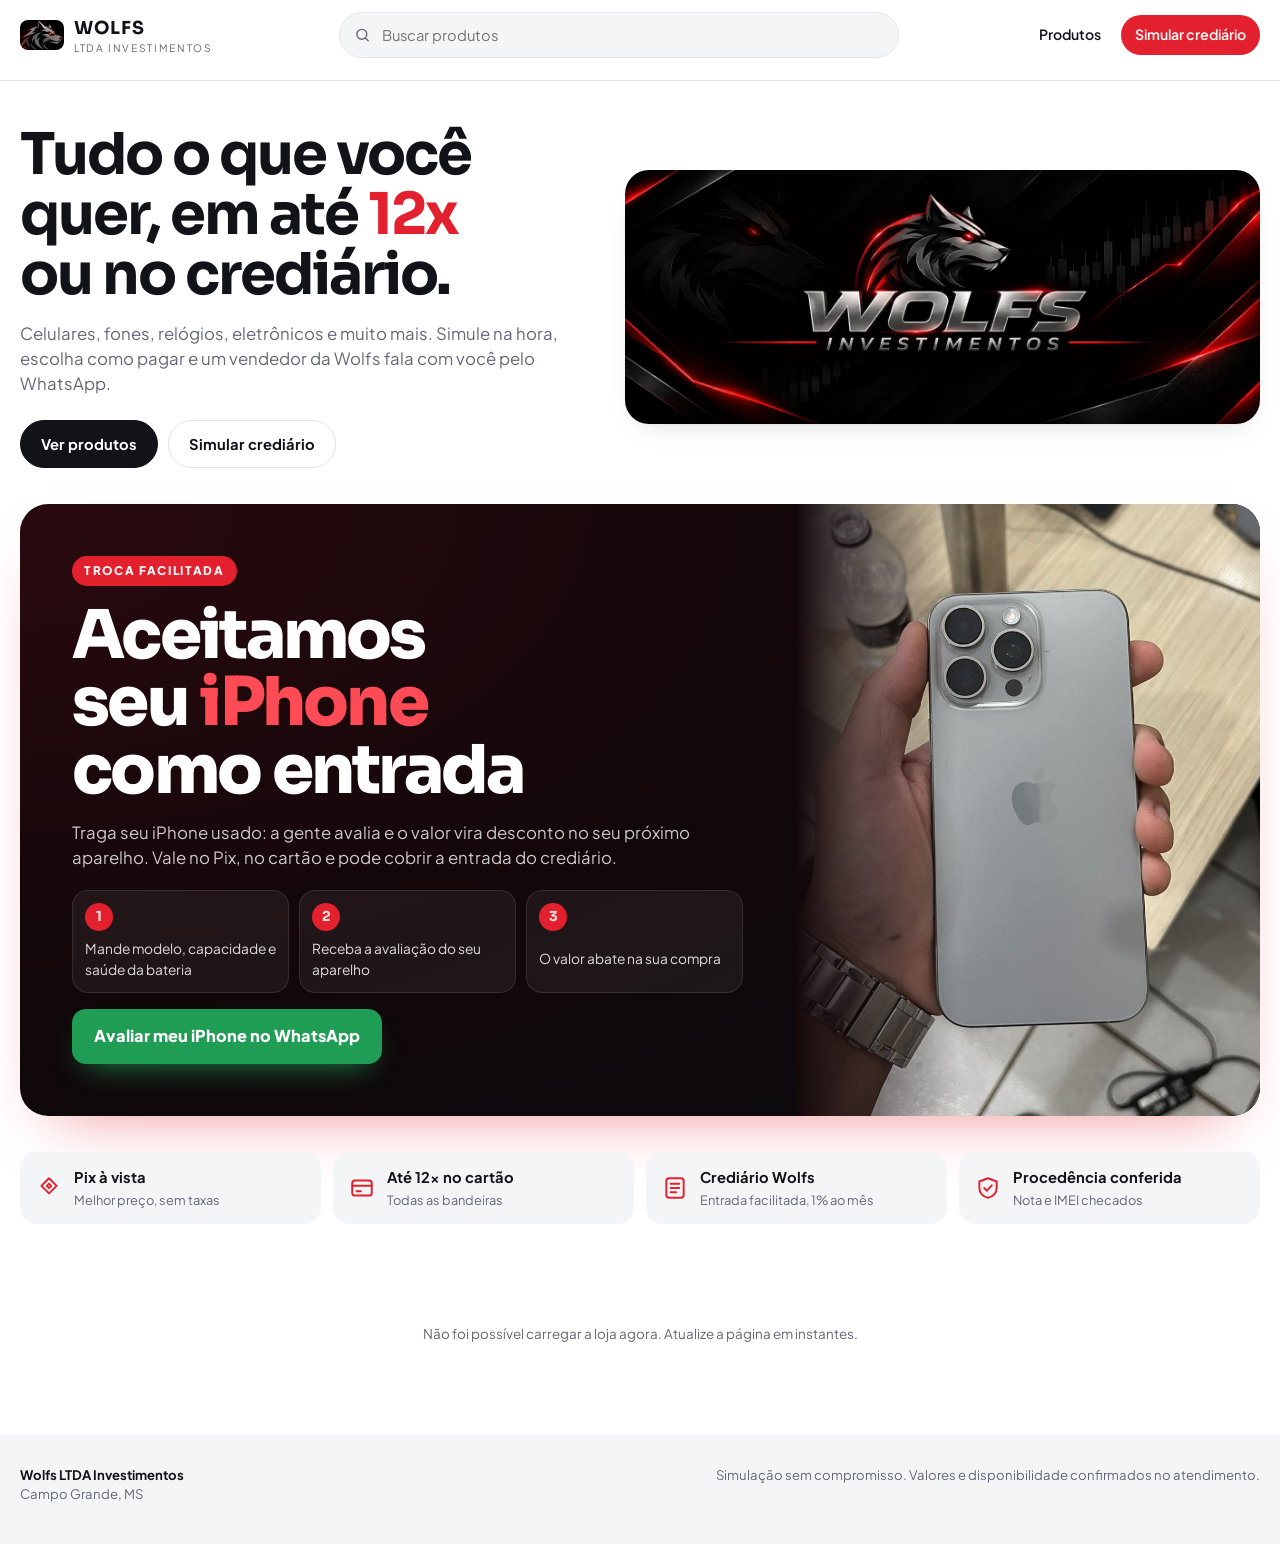
==== commit f75f5fee: "Banner: aceitamos seu iPhone como entrada Co-Authored-By: Claude Opus 5.5 <noreply@anthropic.com> Cl" ====
--- a/index.html
+++ b/index.html
@@ -63,6 +63,21 @@
   }
 
   /* Abertura */
+  .troca { display: grid; grid-template-columns: minmax(0, 1.25fr) minmax(0, .75fr); align-items: stretch; margin: 8px 0 28px; border-radius: 28px; overflow: hidden; background: radial-gradient(120% 140% at 0% 0%, #2a0a0e 0%, #12070a 55%, #0b0b0e 100%); color: #fff; box-shadow: 0 30px 60px -35px rgba(227,32,46,.55); }
+  .troca-txt { padding: clamp(24px, 5vw, 52px); display: grid; gap: 16px; align-content: center; }
+  .troca-tag { justify-self: start; font-size: .74rem; font-weight: 800; letter-spacing: .14em; text-transform: uppercase; color: #fff; background: var(--red); padding: 6px 12px; border-radius: 999px; }
+  .troca h2 { font-family: var(--f-display); font-weight: 800; font-size: clamp(2.2rem, 6vw, 4.2rem); line-height: 1; letter-spacing: -.04em; margin: 0; text-wrap: balance; }
+  .troca h2 em { font-style: normal; color: #ff4b55; }
+  .troca p { margin: 0; color: rgba(255,255,255,.78); font-size: 1.05rem; max-width: 52ch; }
+  .troca-passos { list-style: none; margin: 4px 0 0; padding: 0; display: grid; grid-template-columns: repeat(3, minmax(0, 1fr)); gap: 10px; }
+  .troca-passos li { display: grid; gap: 8px; background: rgba(255,255,255,.06); border: 1px solid rgba(255,255,255,.1); border-radius: 16px; padding: 12px; font-size: .86rem; color: rgba(255,255,255,.85); }
+  .troca-passos b { width: 28px; height: 28px; border-radius: 50%; display: grid; place-items: center; background: var(--red); font-family: var(--f-display); }
+  .troca-cta { justify-self: start; display: inline-flex; align-items: center; gap: 8px; text-decoration: none; font-weight: 800; font-size: 1.02rem; color: #fff; background: #1f9d55; padding: 15px 22px; border-radius: 14px; box-shadow: 0 14px 30px -14px rgba(31,157,85,.9); }
+  .troca-cta:hover { background: #188547; }
+  .troca-foto { position: relative; min-height: 320px; }
+  .troca-foto img { position: absolute; inset: 0; width: 100%; height: 100%; object-fit: cover; object-position: 50% 30%; }
+  .troca-foto::before { content: ""; position: absolute; inset: 0; z-index: 1; background: linear-gradient(90deg, #12070a 0%, rgba(18,7,10,0) 35%); pointer-events: none; }
+  @media (max-width: 760px) { .troca { grid-template-columns: 1fr; } .troca-foto { min-height: 260px; order: -1; } .troca-foto::before { background: linear-gradient(0deg, #12070a 0%, rgba(18,7,10,0) 45%); } .troca-passos { grid-template-columns: 1fr; } }
   .hero { display: grid; grid-template-columns: minmax(0, 1fr) minmax(0, 1.1fr); gap: 28px; align-items: center; padding-block: 44px 28px; }
   .hero h1 { font-family: var(--f-display); font-weight: 700; font-size: clamp(2.1rem, 5vw, 3.6rem); line-height: 1.04; letter-spacing: -.035em; margin: 0; text-wrap: balance; }
   .hero h1 em { font-style: normal; color: var(--red); }
@@ -110,6 +125,8 @@
   .card .foto svg { width: 64px; height: 64px; color: #b9bdc8; }
   .card .selo { position: absolute; top: 10px; left: 10px; font-size: .66rem; font-weight: 700; letter-spacing: .06em; text-transform: uppercase; background: #fff; border-radius: 999px; padding: 4px 9px; box-shadow: 0 1px 2px rgba(0,0,0,.08); }
   .card .selo.novo { color: var(--ok); }
+  .card .off-pct { position: absolute; top: 10px; right: 10px; font-size: .74rem; font-weight: 800; color: #fff; background: #e0262b; border-radius: 999px; padding: 4px 9px; }
+  .card .de, .m-preco .de { color: var(--muted); font-size: .82rem; text-decoration: line-through; display: block; margin-top: 4px; }
   .card .info { padding: 14px 16px 16px; display: grid; gap: 4px; align-content: start; }
   .card .cat { font-size: .72rem; color: var(--muted); text-transform: uppercase; letter-spacing: .08em; font-weight: 600; }
   .card h3 { font-size: .98rem; font-weight: 600; margin: 0; line-height: 1.32; }
@@ -175,6 +192,7 @@
   .aviso-ok { display: grid; gap: 4px; padding: 16px; border-radius: 16px; background: var(--ok-soft); }
   .aviso-ok b { font-family: var(--f-display); font-size: 1.1rem; color: var(--ok); }
   .codigo { font-family: var(--f-mono); font-size: 1.15rem; letter-spacing: .08em; color: var(--fg); }
+  .ultimo-passo { margin: 0; font-weight: 700; color: #1f9d55; }
   .wa { display: inline-flex; align-items: center; justify-content: center; gap: 8px; text-decoration: none; font-weight: 700; color: #fff; background: #1f9d55; border-radius: 999px; padding: 12px 18px; }
 
   /* Crediário */
@@ -241,6 +259,21 @@
       <div class="banner" role="img" aria-label="Wolfs Investimentos"></div>
     </section>
 
+    <section class="troca" aria-labelledby="troca-t">
+      <div class="troca-txt">
+        <span class="troca-tag">Troca facilitada</span>
+        <h2 id="troca-t">Aceitamos seu <em>iPhone</em> como entrada</h2>
+        <p>Traga seu iPhone usado: a gente avalia e o valor vira desconto no seu próximo aparelho. Vale no Pix, no cartão e pode cobrir a entrada do crediário.</p>
+        <ol class="troca-passos">
+          <li><b>1</b><span>Mande modelo, capacidade e saúde da bateria</span></li>
+          <li><b>2</b><span>Receba a avaliação do seu aparelho</span></li>
+          <li><b>3</b><span>O valor abate na sua compra</span></li>
+        </ol>
+        <a class="troca-cta" id="troca-cta" href="#produtos">Avaliar meu iPhone no WhatsApp</a>
+      </div>
+      <div class="troca-foto"><img src="fotos/troca.jpg" alt="iPhone usado sendo avaliado na Wolfs" loading="lazy"></div>
+    </section>
+
     <div class="perks">
       <div class="perk"><svg viewBox="0 0 24 24" fill="none" stroke="currentColor" stroke-width="1.8" stroke-linecap="round" stroke-linejoin="round"><path d="M12 3l7 7-7 7-7-7z"/><path d="M12 8l2 2-2 2-2-2z"/></svg><div><b>Pix à vista</b><span>Melhor preço, sem taxas</span></div></div>
       <div class="perk"><svg viewBox="0 0 24 24" fill="none" stroke="currentColor" stroke-width="1.8" stroke-linecap="round" stroke-linejoin="round"><rect x="3" y="5" width="18" height="14" rx="2.5"/><path d="M3 10h18M7 15h4"/></svg><div><b id="pk-cartao">Até 12x no cartão</b><span>Todas as bandeiras</span></div></div>
@@ -303,7 +336,9 @@
             <div class="sel" id="c2-sel"></div>
             <div class="big"><span>Crediário <span class="badge-ok" id="c2-badge">1% ao mês</span></span><b class="num" id="c2-v">—</b><small id="c2-s">—</small></div>
             <div class="sched" id="c2-sched"></div>
-            <form id="c2-form" novalidate>
+            <button type="button" class="cta" id="c2-quero">Comprar nesse plano</button>
+            <p class="fine" id="c2-quero-n" style="margin:-6px 0 0;text-align:center">Você preenche o cadastro no próximo passo.</p>
+            <form id="c2-form" novalidate hidden>
               <h3>Cadastro do crediário</h3>
               <p class="sect">Seus dados</p>
               <div class="fields">
@@ -352,7 +387,7 @@
     <div class="m-body">
       <div><div class="cat" id="pm-cat"></div><h2 id="pm-nome"></h2></div>
       <p class="desc" id="pm-desc"></p>
-      <div class="m-preco"><b class="num" id="pm-preco"></b><span id="pm-sub"></span></div>
+      <div class="m-preco"><s class="num de" id="pm-de" hidden></s><b class="num" id="pm-preco"></b><span id="pm-sub"></span></div>
       <div class="tabs" role="tablist" aria-label="Forma de pagamento">
         <button type="button" role="tab" data-f="pix" aria-selected="false">Pix</button>
         <button type="button" role="tab" data-f="cartao" aria-selected="true">Cartão</button>
@@ -370,7 +405,8 @@
         <p class="fine" id="cr-fine"></p>
         <button type="button" class="cta" id="cred-go">Fazer cadastro do crediário</button>
       </div>
-      <form id="form" novalidate>
+      <button type="button" class="cta" id="comprar">Comprar</button>
+      <form id="form" novalidate hidden>
         <h3>Quero este produto</h3>
         <div class="fields">
           <label class="f full" for="f-nome">Nome completo<input type="text" id="f-nome" autocomplete="name"></label>
@@ -458,9 +494,12 @@
     const b = el('button', 'card'); b.type = 'button'; b.setAttribute('aria-label', `${p.nome}, ${brl0(p.preco)}`);
     const f = el('div', 'foto'); fotoOuIcone(p, f);
     f.append(el('span', 'selo' + (p.condicao === 'Novo' ? ' novo' : ''), p.condicao));
+    if (p.desconto > 0) f.append(el('span', 'off-pct', `-${String(p.desconto).replace('.', ',')}%`));
     const info = el('div', 'info');
     const pr = el('div', 'preco num'); pr.append(document.createTextNode(brl(p.preco) + ' '), el('small', null, 'no Pix'));
-    info.append(el('div', 'cat', p.categoria), el('h3', null, p.nome), pr,
+    info.append(el('div', 'cat', p.categoria), el('h3', null, p.nome));
+    if (p.precoDe) info.append(el('div', 'de num', `de ${brl(p.precoDe)}`));
+    info.append(pr,
       el('div', 'parc', `ou ${CFG.cartaoMax}x de ${brl(cartaoTotal(p.preco, CFG.cartaoMax) / CFG.cartaoMax)}`),
       el('div', 'cred', `Crediário: entrada de ${brl0(Math.ceil(p.preco * CFG.entradaMin / 100))}`));
     b.append(f, info);
@@ -498,8 +537,8 @@
     fotoOuIcone(p, $('pm-foto'));
     $('pm-cat').textContent = `${p.categoria} · ${p.condicao}`; $('pm-nome').textContent = p.nome;
     $('pm-desc').textContent = p.descricao || ''; $('pm-desc').hidden = !p.descricao;
-    $('pm-preco').textContent = brl(p.preco); $('pm-sub').textContent = `no Pix · ou ${CFG.cartaoMax}x de ${brl(cartaoTotal(p.preco, CFG.cartaoMax) / CFG.cartaoMax)} no cartão`;
-    $('done').hidden = true; $('f-err').hidden = true;
+    $('pm-preco').textContent = brl(p.preco); $('pm-de').textContent = p.precoDe ? `de ${brl(p.precoDe)} por` : ''; $('pm-de').hidden = !p.precoDe; $('pm-sub').textContent = `no Pix · ou ${CFG.cartaoMax}x de ${brl(cartaoTotal(p.preco, CFG.cartaoMax) / CFG.cartaoMax)} no cartão`;
+    $('done').hidden = true; $('form').hidden = true; $('f-err').hidden = true;
     drawSim(); $('pm').hidden = false; document.body.style.overflow = 'hidden'; $('pm-fechar').focus();
   }
   function fecharProduto() { $('pm').hidden = true; document.body.style.overflow = ''; }
@@ -512,7 +551,9 @@
     if (!prod) return;
     document.querySelectorAll('.tabs button').forEach((b) => b.setAttribute('aria-selected', String(b.dataset.f === forma)));
     $('p-pix').hidden = forma !== 'pix'; $('p-cartao').hidden = forma !== 'cartao'; $('p-cred').hidden = forma !== 'cred';
-    $('form').hidden = forma === 'cred' || !$('done').hidden; if (forma === 'cred') $('done').hidden = true;
+    if (forma === 'cred') { $('form').hidden = true; $('done').hidden = true; }
+    $('comprar').hidden = forma === 'cred' || !$('form').hidden || !$('done').hidden;
+    $('comprar').textContent = forma === 'pix' ? `Comprar no Pix por ${brl(prod.preco)}` : `Comprar em ${nCartao}x de ${brl(cartaoTotal(prod.preco, nCartao) / nCartao)}`;
     $('pix-v').textContent = brl(prod.preco);
     nCartao = Math.min(nCartao, CFG.cartaoMax);
     const tot = cartaoTotal(prod.preco, nCartao);
@@ -532,10 +573,10 @@
   $('cred-go').addEventListener('click', () => {
     c2.prodId = String(prod.id); c2.valor = prod.preco; c2.ent = entradaPct; c2.n = nCred;
     $('c2-prod').value = c2.prodId; $('c2-valor').value = prod.preco; $('c2-ent').value = entradaPct;
-    drawC2(); fecharProduto(); $('crediario').scrollIntoView({ behavior: 'smooth' });
+    drawC2(); fecharProduto(); abrirCadastro();
   });
 
-  function mostrarFeito(box, r, credi) {
+  function mostrarFeito(box, r, credi, nome) {
     const aviso = el('div', 'aviso-ok'); aviso.append(el('b', null, credi ? 'Cadastro recebido!' : 'Pedido recebido!'), el('span', null, credi ? CFG.avisoAprovacao : CFG.avisoPedido));
     const cod = el('p'); cod.append(document.createTextNode('Número do seu pedido: '), el('span', 'codigo', r.codigo));
     let resumo;
@@ -544,12 +585,17 @@
     else resumo = `${r.produtoNome}: ${r.parcelas}x de ${brl(r.valorParcela)} no cartão (total ${brl(r.total)}).`;
     const parts = [aviso, cod, el('p', null, resumo)];
     if (CFG.whatsapp) {
-      const a = el('a', 'wa', 'Falar com a Wolfs no WhatsApp'); a.target = '_blank'; a.rel = 'noopener';
-      a.href = `https://wa.me/${CFG.whatsapp.length <= 11 ? '55' + CFG.whatsapp : CFG.whatsapp}?text=${encodeURIComponent(`Olá! Acabei de fazer o pedido ${r.codigo} no site da Wolfs.`)}`;
-      parts.push(a);
+      const num = CFG.whatsapp.length <= 11 ? '55' + CFG.whatsapp : CFG.whatsapp;
+      const msg = `Olá, Wolfs! ${credi ? 'Acabei de fazer o cadastro do crediário' : 'Acabei de fazer um pedido'} no site.\n\nPedido: ${r.codigo}\n${nome ? `Nome: ${nome}\n` : ''}${resumo}\n\nAguardo o contato.`;
+      const url = `https://wa.me/${num}?text=${encodeURIComponent(msg)}`;
+      const passo = el('p', 'ultimo-passo', credi ? 'Último passo: toque no botão abaixo e envie a mensagem no WhatsApp para o vendedor analisar seu crediário.' : 'Toque no botão abaixo e envie a mensagem no WhatsApp para agilizar seu atendimento.');
+      const a = el('a', 'wa', credi ? 'Enviar meu crediário no WhatsApp' : 'Enviar pedido no WhatsApp'); a.target = '_blank'; a.rel = 'noopener'; a.href = url;
+      parts.push(passo, a);
+      try { window.open(url, '_blank', 'noopener'); } catch {}
     }
     box.replaceChildren(...parts); box.hidden = false;
   }
+  $('comprar').addEventListener('click', () => { $('form').hidden = false; $('comprar').hidden = true; $('form').scrollIntoView({ behavior: 'smooth', block: 'nearest' }); setTimeout(() => $('f-nome').focus({ preventScroll: true }), 250); });
   $('form').addEventListener('submit', async (e) => {
     e.preventDefault();
     const nome = $('f-nome').value.trim(), tel = $('f-tel').value.trim();
@@ -558,7 +604,7 @@
     const b = $('f-enviar'); b.disabled = true; b.textContent = 'Enviando…'; $('f-err').hidden = true;
     try {
       const r = await api('pedidos', { method: 'POST', body: JSON.stringify({ produtoId: prod.id, forma: forma === 'pix' ? 'Pix' : 'Cartão', parcelas: nCartao, nome, telefone: tel, cidade: $('f-cidade').value.trim() }) });
-      $('form').hidden = true; mostrarFeito($('done'), r, false);
+      $('form').hidden = true; mostrarFeito($('done'), r, false, nome);
     } catch (err) { $('f-err').textContent = err.message; $('f-err').hidden = false; }
     finally { b.disabled = false; b.textContent = 'Enviar pedido'; }
   });
@@ -584,6 +630,11 @@
     $('c2-s').textContent = `Total a prazo ${brl(pl.total)} · à vista ${brl(c2.valor)} · parcelas todo dia ${c2.dia}`;
     $('c2-sched').replaceChildren(...[{ n: 'e', valor: pl.entrada }, ...pl.parcelas].map((p) => { const d = el('div'); d.append(el('span', null, p.n === 'e' ? 'Entrada · na compra' : `${p.n}ª parcela · ${dataBR(p.venc)}`), el('b', 'num', brl(p.valor))); return d; }));
   }
+  function abrirCadastro() {
+    $('c2-quero').hidden = true; $('c2-quero-n').hidden = true; $('c2-done').hidden = true; $('c2-form').hidden = false;
+    $('c2-form').scrollIntoView({ behavior: 'smooth', block: 'start' }); setTimeout(() => $('c2-nome').focus({ preventScroll: true }), 300);
+  }
+  $('c2-quero').addEventListener('click', () => { if (c2.valor >= 100) abrirCadastro(); else $('c2-valor').focus(); });
   $('c2-prod').addEventListener('change', () => { c2.prodId = $('c2-prod').value; const p = PRODUTOS.find((x) => String(x.id) === c2.prodId); if (p) { c2.valor = p.preco; $('c2-valor').value = p.preco; } else $('c2-valor').focus(); drawC2(); });
   $('c2-valor').addEventListener('input', () => { const v = Number($('c2-valor').value); c2.valor = v > 0 ? v : 0; const p = PRODUTOS.find((x) => String(x.id) === c2.prodId); if (p && p.preco !== c2.valor && CFG.valorLivre) { c2.prodId = ''; $('c2-prod').value = ''; } drawC2(); });
   $('c2-ent').addEventListener('input', () => { c2.ent = Number($('c2-ent').value); drawC2(); });
@@ -628,7 +679,7 @@
         nome: f.nome, cpf: f.cpf, telefone: f.tel, cep: f.cep, rua: f.rua, numero: f.numero, complemento: f.compl, bairro: f.bairro, cidade: f.cidade, uf: f.uf,
         emergNome: f.en, emergParentesco: f.ep, emergTel: f.et,
       }) });
-      $('c2-form').hidden = true; mostrarFeito($('c2-done'), r, true); $('c2-done').scrollIntoView({ behavior: 'smooth', block: 'nearest' });
+      $('c2-form').hidden = true; mostrarFeito($('c2-done'), r, true, f.nome); $('c2-done').scrollIntoView({ behavior: 'smooth', block: 'nearest' });
     } catch (err) { $('c2-err').textContent = err.message; $('c2-err').hidden = false; }
     finally { b.disabled = false; b.textContent = 'Enviar cadastro'; }
   });
@@ -642,6 +693,7 @@
       $('pk-cartao').textContent = `Até ${CFG.cartaoMax}x no cartão`; $('pk-juros').textContent = `Entrada a partir de ${CFG.entradaMin}%, ${jurosTxt()}`;
       $('cr-badge').textContent = jurosTxt(); $('c2-badge').textContent = jurosTxt();
       $('rodape').textContent = CFG.rodape || '';
+      if (CFG.whatsapp) { const num = CFG.whatsapp.length <= 11 ? '55' + CFG.whatsapp : CFG.whatsapp; const a = $('troca-cta'); a.href = `https://wa.me/${num}?text=${encodeURIComponent('Olá, Wolfs! Quero dar meu iPhone como entrada.\nModelo: \nCapacidade (GB): \nSaúde da bateria (%): \nTem marcas ou defeitos? ')}`; a.target = '_blank'; a.rel = 'noopener'; }
       const regra = `Crediário sujeito a análise. Entrada mínima de ${CFG.entradaMin}%, até ${CFG.credMax} parcelas mensais${Number(CFG.jurosMes) > 0 ? ` e juros de ${pctTxt(CFG.jurosMes)}% ao mês (${anual()}% ao ano) sobre o valor parcelado` : ' sem juros'}.`;
       $('cr-fine').textContent = regra; $('c2-fine').textContent = regra;
       $('c2-lead').textContent = `Escolha o produto${CFG.valorLivre ? ' ou digite o valor' : ''}, ajuste a entrada e o dia do vencimento. Você vê o total a prazo antes de pedir.`;
@@ -660,6 +712,30 @@
       const h = location.hash.slice(1); if (h && $(h)) setTimeout(() => $(h).scrollIntoView(), 50);
     } catch { $('carregando').hidden = true; $('falha').hidden = false; }
   })();
+
+  /* ---------- Ao vivo: o que muda no estoque aparece sozinho na loja ---------- */
+  let assinatura = '';
+  async function atualizarAoVivo() {
+    if (document.visibilityState !== 'visible' || !CFG || !$('pm').hidden || !$('c2-form').hidden) return;
+    try {
+      const d = await api('loja'); const nova = JSON.stringify(d.produtos);
+      if (!assinatura) { assinatura = nova; return; }
+      if (nova === assinatura) return;
+      assinatura = nova; PRODUTOS = d.produtos;
+      const sel = $('c2-prod').value;
+      const opts = PRODUTOS.map((p) => new Option(`${p.nome} (${p.condicao}) · ${brl0(p.preco)}`, String(p.id)));
+      if (CFG.valorLivre) opts.push(new Option('Outro valor (digitar)', ''));
+      $('c2-prod').replaceChildren(...opts);
+      const ainda = PRODUTOS.find((p) => String(p.id) === sel);
+      if (ainda) { $('c2-prod').value = sel; c2.valor = ainda.preco; $('c2-valor').value = ainda.preco; }
+      else if (sel === '' && CFG.valorLivre) $('c2-prod').value = '';
+      else if (PRODUTOS[0]) { c2.prodId = String(PRODUTOS[0].id); c2.valor = PRODUTOS[0].preco; $('c2-prod').value = c2.prodId; $('c2-valor').value = c2.valor; }
+      desenharLoja(); drawC2();
+    } catch { /* tenta de novo no próximo ciclo */ }
+  }
+  setInterval(atualizarAoVivo, 30000);
+  setTimeout(atualizarAoVivo, 2000);
+  document.addEventListener('visibilitychange', atualizarAoVivo);
 })();
 </script>
 </body>
